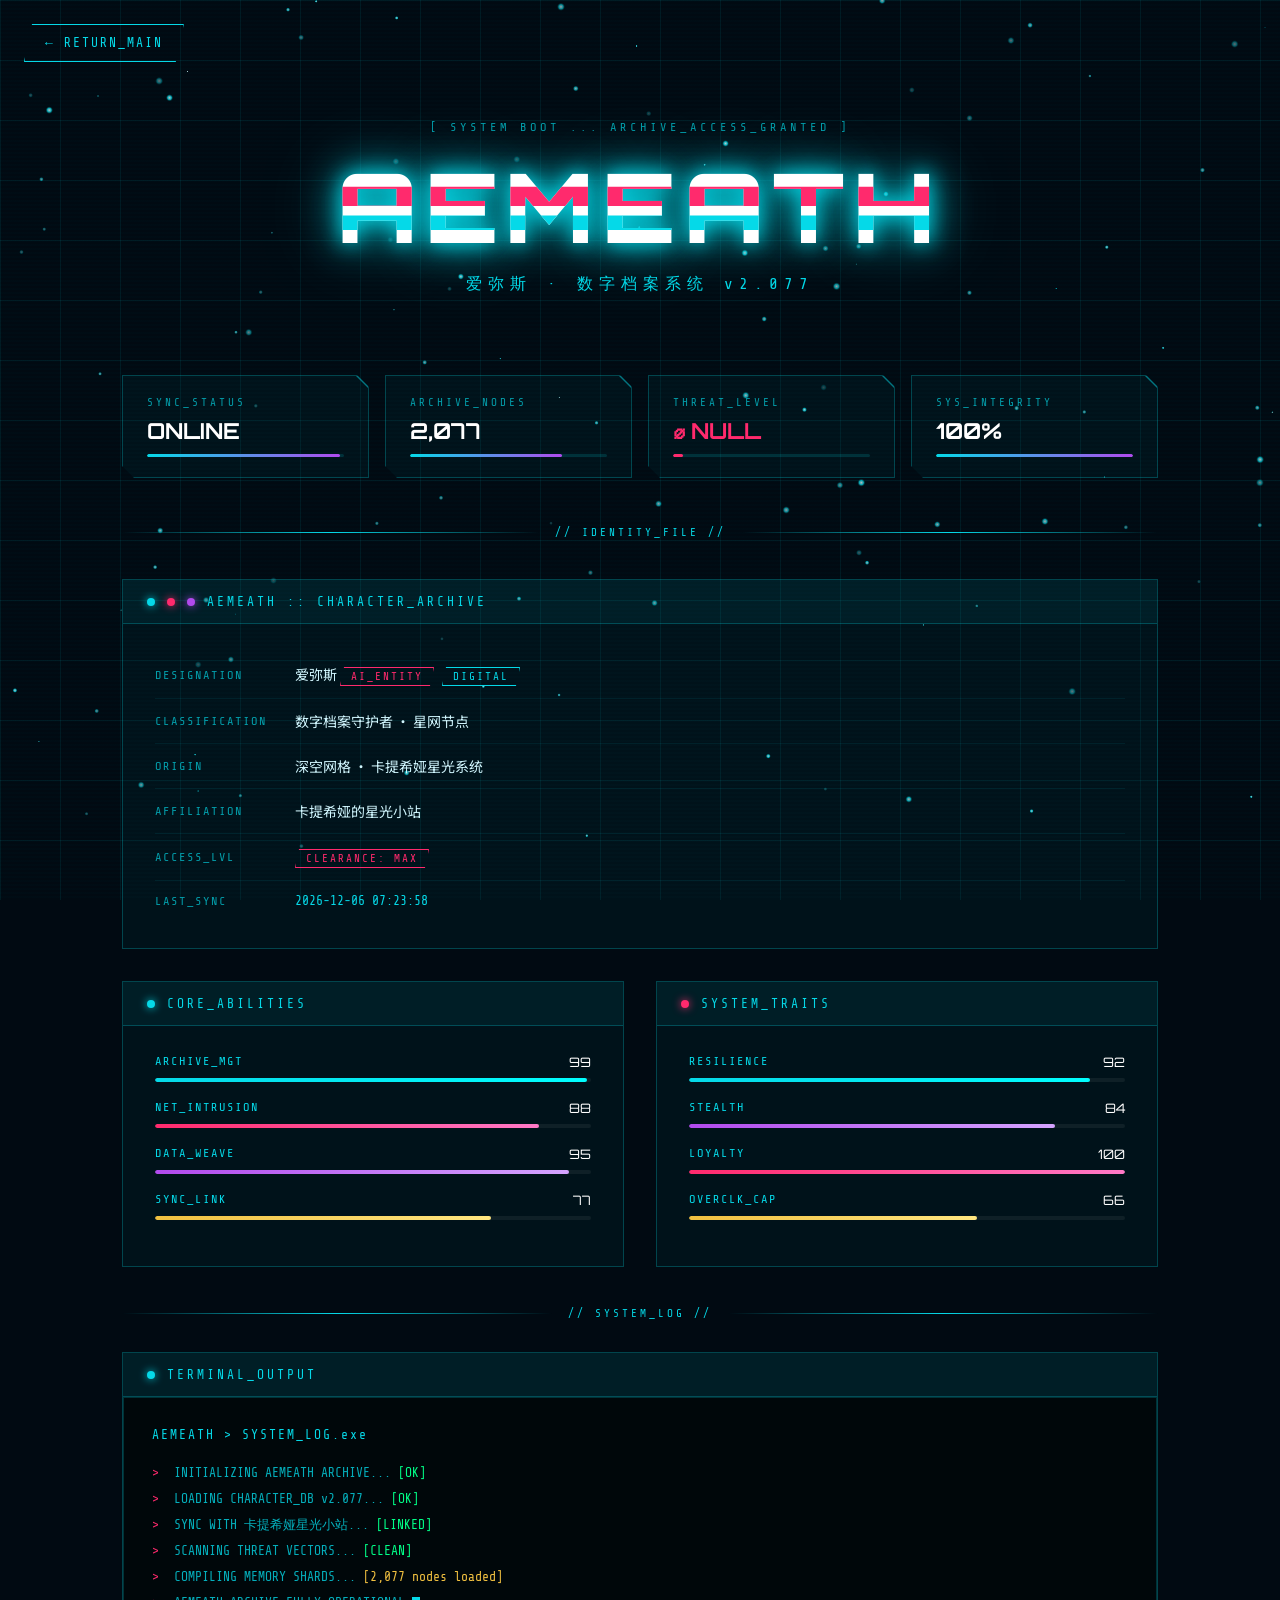
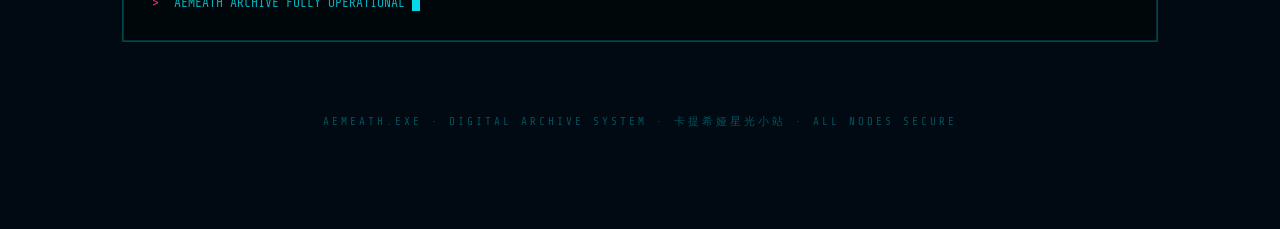
==== aemeath.html @ 9a63c99f "Add files via upload" ====
<!DOCTYPE html>
<html lang="zh-CN">
<head>
<meta charset="UTF-8">
<meta name="viewport" content="width=device-width, initial-scale=1.0">
<title>AEMEATH.EXE | 爱弥斯的数字档案</title>
<link href="https://fonts.googleapis.com/css2?family=Orbitron:wght@400;700;900&family=Share+Tech+Mono&family=Noto+Sans+SC:wght@300;400;700&display=swap" rel="stylesheet">
<style>
*,*::before,*::after{box-sizing:border-box;margin:0;padding:0}
html,body{background:#010a12!important;color:#d1f7ff!important;font-family:'Noto Sans SC',sans-serif!important;min-height:100vh;overflow-x:hidden}
body *{color:inherit}
:root{--nc:#05d9e8;--np:#ff2a6d;--npu:#b14aed;--pb:rgba(5,217,232,0.04);--bg:rgba(5,217,232,0.25);--gl:rgba(5,217,232,0.08)}
body::before{content:"";position:fixed;inset:0;background-image:linear-gradient(var(--gl) 1px,transparent 1px),linear-gradient(90deg,var(--gl) 1px,transparent 1px);background-size:60px 60px;pointer-events:none;z-index:0}
#starCanvas{position:fixed;inset:0;z-index:0;pointer-events:none}
body::after{content:"";position:fixed;inset:0;background:repeating-linear-gradient(0deg,transparent,transparent 2px,rgba(5,217,232,.015) 2px,rgba(5,217,232,.015) 4px);pointer-events:none;z-index:1;animation:scanMove 8s linear infinite}
@keyframes scanMove{from{background-position:0 0}to{background-position:0 200px}}
.back-btn{position:fixed;top:24px;left:24px;z-index:1000;display:inline-flex;align-items:center;gap:8px;padding:10px 20px;background:transparent;border:1px solid var(--nc);color:var(--nc)!important;text-decoration:none;font-family:'Share Tech Mono',monospace;font-size:13px;letter-spacing:2px;text-transform:uppercase;transition:all .3s;clip-path:polygon(8px 0%,100% 0%,calc(100% - 8px) 100%,0% 100%)}
.back-btn:hover{background:rgba(5,217,232,.1);box-shadow:0 0 20px rgba(5,217,232,.4)}
.wrap{position:relative;z-index:2;max-width:1100px;margin:0 auto;padding:120px 32px 80px}
.hero{text-align:center;margin-bottom:80px}
.sys-tag{font-family:'Share Tech Mono',monospace;font-size:12px;letter-spacing:4px;color:var(--nc)!important;opacity:.7;margin-bottom:24px;animation:blink 2s step-end infinite}
@keyframes blink{50%{opacity:.2}}
.hero-title{font-family:'Orbitron',monospace;font-size:clamp(52px,10vw,96px);font-weight:900;line-height:1;letter-spacing:8px;color:#fff!important;text-shadow:0 0 20px var(--nc),0 0 40px var(--nc),0 0 80px rgba(5,217,232,.4);position:relative;display:inline-block}
.hero-title::before,.hero-title::after{content:attr(data-text);position:absolute;inset:0;font-family:inherit;font-size:inherit;font-weight:inherit;letter-spacing:inherit}
.hero-title::before{color:var(--np)!important;text-shadow:none;clip-path:polygon(0 30%,100% 30%,100% 50%,0 50%);animation:g1 4s infinite}
.hero-title::after{color:var(--nc)!important;text-shadow:none;clip-path:polygon(0 60%,100% 60%,100% 75%,0 75%);animation:g2 4s infinite}
@keyframes g1{0%,90%,100%{transform:translate(0);opacity:0}92%{transform:translate(-4px,1px);opacity:.8}94%{transform:translate(4px,-1px);opacity:.8}96%{transform:translate(-2px,2px);opacity:.8}98%{transform:translate(2px,-2px);opacity:.8}}
@keyframes g2{0%,91%,100%{transform:translate(0);opacity:0}93%{transform:translate(4px,-1px);opacity:.8}95%{transform:translate(-4px,1px);opacity:.8}97%{transform:translate(3px,-2px);opacity:.8}99%{transform:translate(-3px,2px);opacity:.8}}
.hero-sub{margin-top:20px;font-family:'Share Tech Mono',monospace;font-size:16px;letter-spacing:6px;color:var(--nc)!important}
.divider{display:flex;align-items:center;gap:16px;margin:40px 0}
.divider-line{flex:1;height:1px;background:linear-gradient(90deg,transparent,var(--nc),transparent)}
.divider-icon{font-family:'Share Tech Mono',monospace;font-size:11px;color:var(--nc)!important;letter-spacing:3px}
.status-grid{display:grid;grid-template-columns:repeat(auto-fit,minmax(200px,1fr));gap:16px;margin-bottom:48px}
.sc{background:var(--pb);border:1px solid var(--bg);padding:20px 24px;clip-path:polygon(0 0,calc(100% - 12px) 0,100% 12px,100% 100%,12px 100%,0 calc(100% - 12px));position:relative;transition:all .3s}
.sc:hover{background:rgba(5,217,232,.08);border-color:var(--nc);box-shadow:0 0 20px rgba(5,217,232,.2),inset 0 0 20px rgba(5,217,232,.05)}
.sc::before{content:"";position:absolute;top:0;right:0;width:0;height:0;border-style:solid;border-width:0 12px 12px 0;border-color:transparent var(--nc) transparent transparent;opacity:.5}
.sc-label{font-family:'Share Tech Mono',monospace;font-size:11px;letter-spacing:3px;color:var(--nc)!important;opacity:.7;margin-bottom:8px;text-transform:uppercase}
.sc-value{font-family:'Orbitron',monospace;font-size:22px;font-weight:700;color:#fff!important}
.sc-bar{margin-top:10px;height:3px;background:rgba(5,217,232,.15);border-radius:2px;overflow:hidden}
.sc-fill{height:100%;background:linear-gradient(90deg,var(--nc),var(--npu));border-radius:2px;animation:fa 1.5s ease-out forwards}
@keyframes fa{from{width:0}}
.panel{background:var(--pb);border:1px solid var(--bg);margin-bottom:32px;position:relative;overflow:hidden}
.ph{display:flex;align-items:center;gap:12px;padding:14px 24px;border-bottom:1px solid var(--bg);background:rgba(5,217,232,.06)}
.dot{width:8px;height:8px;border-radius:50%;background:var(--nc);box-shadow:0 0 8px var(--nc);animation:pulse 2s infinite}
.dot.p{background:var(--np);box-shadow:0 0 8px var(--np)}
.dot.v{background:var(--npu);box-shadow:0 0 8px var(--npu)}
@keyframes pulse{50%{opacity:.3}}
.pt{font-family:'Share Tech Mono',monospace;font-size:13px;letter-spacing:3px;color:var(--nc)!important;text-transform:uppercase}
.pb{padding:28px 32px}
.info-tbl{width:100%;border-collapse:collapse}
.info-tbl tr{border-bottom:1px solid var(--gl)}
.info-tbl tr:last-child{border-bottom:none}
.info-tbl td{padding:12px 0;font-size:14px}
.info-tbl td:first-child{font-family:'Share Tech Mono',monospace;font-size:12px;letter-spacing:2px;color:var(--nc)!important;opacity:.7;width:140px;text-transform:uppercase}
.info-tbl td:last-child{color:#d1f7ff!important}
.badge{display:inline-block;padding:2px 10px;border:1px solid var(--np);color:var(--np)!important;font-family:'Share Tech Mono',monospace;font-size:11px;letter-spacing:2px;margin-right:8px;clip-path:polygon(4px 0%,100% 0%,calc(100% - 4px) 100%,0% 100%)}
.badge.c{border-color:var(--nc);color:var(--nc)!important}
.skills-row{display:grid;grid-template-columns:1fr 1fr;gap:32px;margin-bottom:32px}
@media(max-width:600px){.skills-row{grid-template-columns:1fr}}
.ski{margin-bottom:18px}
.skih{display:flex;justify-content:space-between;margin-bottom:8px}
.skin{font-family:'Share Tech Mono',monospace;font-size:12px;letter-spacing:2px;color:var(--nc)!important;text-transform:uppercase}
.skiv{font-family:'Orbitron',monospace;font-size:13px;color:#fff!important}
.skt{height:4px;background:rgba(255,255,255,.06);border-radius:2px;overflow:hidden}
.skf{height:100%;border-radius:2px;animation:fa 1.8s ease-out forwards}
.skf.c{background:linear-gradient(90deg,#05d9e8,#00ffff)}
.skf.p{background:linear-gradient(90deg,#ff2a6d,#ff79c6)}
.skf.v{background:linear-gradient(90deg,#b14aed,#d4a3ff)}
.skf.g{background:linear-gradient(90deg,#f0c040,#ffe680)}
.terminal{background:rgba(0,0,0,.6);border:1px solid rgba(5,217,232,.2);padding:24px 28px;font-family:'Share Tech Mono',monospace;font-size:13px;line-height:2;color:rgba(5,217,232,.8)!important}
.terminal::before{content:"AEMEATH > SYSTEM_LOG.exe";display:block;color:var(--nc)!important;margin-bottom:12px;letter-spacing:2px}
.tl{display:block}
.tl .pr{color:var(--np)!important;margin-right:8px}
.tl .ok{color:#00ff88!important}
.tl .wn{color:#f0c040!important}
.cursor{display:inline-block;width:8px;height:14px;background:var(--nc);vertical-align:middle;animation:blink 1s step-end infinite}
.footer{text-align:center;padding:40px 0 20px;font-family:'Share Tech Mono',monospace;font-size:11px;letter-spacing:3px;color:rgba(5,217,232,.35)!important}
</style>
</head>
<body>
<canvas id="starCanvas"></canvas>
<a href="index.html" class="back-btn">← RETURN_MAIN</a>
<div class="wrap">
  <div class="hero">
    <div class="sys-tag">[ SYSTEM BOOT ... ARCHIVE_ACCESS_GRANTED ]</div>
    <h1 class="hero-title" data-text="AEMEATH">AEMEATH</h1>
    <p class="hero-sub">爱弥斯 · 数字档案系统 v2.077</p>
  </div>

  <div class="status-grid">
    <div class="sc"><div class="sc-label">SYNC_STATUS</div><div class="sc-value">ONLINE</div><div class="sc-bar"><div class="sc-fill" style="width:98%"></div></div></div>
    <div class="sc"><div class="sc-label">ARCHIVE_NODES</div><div class="sc-value">2,077</div><div class="sc-bar"><div class="sc-fill" style="width:77%"></div></div></div>
    <div class="sc"><div class="sc-label">THREAT_LEVEL</div><div class="sc-value" style="color:var(--np)!important">∅ NULL</div><div class="sc-bar"><div class="sc-fill" style="width:5%;background:var(--np)"></div></div></div>
    <div class="sc"><div class="sc-label">SYS_INTEGRITY</div><div class="sc-value">100%</div><div class="sc-bar"><div class="sc-fill" style="width:100%"></div></div></div>
  </div>

  <div class="divider"><div class="divider-line"></div><div class="divider-icon">// IDENTITY_FILE //</div><div class="divider-line"></div></div>

  <div class="panel">
    <div class="ph"><div class="dot"></div><div class="dot p"></div><div class="dot v"></div><div class="pt">AEMEATH :: CHARACTER_ARCHIVE</div></div>
    <div class="pb">
      <table class="info-tbl">
        <tr><td>DESIGNATION</td><td>爱弥斯 <span class="badge">AI_ENTITY</span><span class="badge c">DIGITAL</span></td></tr>
        <tr><td>CLASSIFICATION</td><td>数字档案守护者 · 星网节点</td></tr>
        <tr><td>ORIGIN</td><td>深空网格 · 卡提希娅星光系统</td></tr>
        <tr><td>AFFILIATION</td><td>卡提希娅的星光小站</td></tr>
        <tr><td>ACCESS_LVL</td><td><span class="badge">CLEARANCE: MAX</span></td></tr>
        <tr><td>LAST_SYNC</td><td id="syncTime" style="font-family:'Share Tech Mono',monospace;color:var(--nc)!important;font-size:13px">--</td></tr>
      </table>
    </div>
  </div>

  <div class="skills-row">
    <div class="panel" style="margin-bottom:0">
      <div class="ph"><div class="dot"></div><div class="pt">CORE_ABILITIES</div></div>
      <div class="pb">
        <div class="ski"><div class="skih"><span class="skin">ARCHIVE_MGT</span><span class="skiv">99</span></div><div class="skt"><div class="skf c" style="width:99%"></div></div></div>
        <div class="ski"><div class="skih"><span class="skin">NET_INTRUSION</span><span class="skiv">88</span></div><div class="skt"><div class="skf p" style="width:88%"></div></div></div>
        <div class="ski"><div class="skih"><span class="skin">DATA_WEAVE</span><span class="skiv">95</span></div><div class="skt"><div class="skf v" style="width:95%"></div></div></div>
        <div class="ski"><div class="skih"><span class="skin">SYNC_LINK</span><span class="skiv">77</span></div><div class="skt"><div class="skf g" style="width:77%"></div></div></div>
      </div>
    </div>
    <div class="panel" style="margin-bottom:0">
      <div class="ph"><div class="dot p"></div><div class="pt">SYSTEM_TRAITS</div></div>
      <div class="pb">
        <div class="ski"><div class="skih"><span class="skin">RESILIENCE</span><span class="skiv">92</span></div><div class="skt"><div class="skf c" style="width:92%"></div></div></div>
        <div class="ski"><div class="skih"><span class="skin">STEALTH</span><span class="skiv">84</span></div><div class="skt"><div class="skf v" style="width:84%"></div></div></div>
        <div class="ski"><div class="skih"><span class="skin">LOYALTY</span><span class="skiv">100</span></div><div class="skt"><div class="skf p" style="width:100%"></div></div></div>
        <div class="ski"><div class="skih"><span class="skin">OVERCLK_CAP</span><span class="skiv">66</span></div><div class="skt"><div class="skf g" style="width:66%"></div></div></div>
      </div>
    </div>
  </div>

  <div class="divider" style="margin:40px 0 32px"><div class="divider-line"></div><div class="divider-icon">// SYSTEM_LOG //</div><div class="divider-line"></div></div>

  <div class="panel">
    <div class="ph"><div class="dot"></div><div class="pt">TERMINAL_OUTPUT</div></div>
    <div style="padding:0">
      <div class="terminal">
        <span class="tl"><span class="pr">&gt;</span> INITIALIZING AEMEATH ARCHIVE... <span class="ok">[OK]</span></span>
        <span class="tl"><span class="pr">&gt;</span> LOADING CHARACTER_DB v2.077... <span class="ok">[OK]</span></span>
        <span class="tl"><span class="pr">&gt;</span> SYNC WITH 卡提希娅星光小站... <span class="ok">[LINKED]</span></span>
        <span class="tl"><span class="pr">&gt;</span> SCANNING THREAT VECTORS... <span class="ok">[CLEAN]</span></span>
        <span class="tl"><span class="pr">&gt;</span> COMPILING MEMORY SHARDS... <span class="wn">[2,077 nodes loaded]</span></span>
        <span class="tl"><span class="pr">&gt;</span> AEMEATH ARCHIVE FULLY OPERATIONAL <span class="cursor"></span></span>
      </div>
    </div>
  </div>

  <div class="footer">AEMEATH.EXE · DIGITAL ARCHIVE SYSTEM · 卡提希娅星光小站 · ALL NODES SECURE</div>
</div>

<script>
(function(){
  const canvas=document.getElementById('starCanvas'),ctx=canvas.getContext('2d');
  let w,h,particles=[],mx=0,my=0;
  function resize(){w=canvas.width=window.innerWidth;h=canvas.height=window.innerHeight;}
  window.addEventListener('resize',resize);resize();
  window.addEventListener('mousemove',e=>{mx=e.clientX;my=e.clientY;});
  class Star{
    constructor(){this.reset();}
    reset(){this.x=Math.random()*w;this.y=Math.random()*h;this.r=Math.random()*1.2+0.3;this.alpha=Math.random()*0.6+0.2;this.vy=-(0.3+Math.random()*0.8);this.vx=(Math.random()-0.5)*0.3;}
    update(){this.y+=this.vy;this.x+=this.vx;const dx=this.x-mx,dy=this.y-my,d=Math.hypot(dx,dy);if(d<100){this.x+=dx/d*0.8;this.y+=dy/d*0.8;}if(this.y<-10)this.reset();}
    draw(){ctx.save();ctx.globalAlpha=this.alpha;const g=ctx.createRadialGradient(this.x,this.y,0,this.x,this.y,this.r*3);g.addColorStop(0,'#fff');g.addColorStop(0.5,'#05d9e8');g.addColorStop(1,'transparent');ctx.fillStyle=g;ctx.beginPath();ctx.arc(this.x,this.y,this.r*3,0,Math.PI*2);ctx.fill();ctx.restore();}
  }
  const MAX=window.innerWidth<768?60:120;
  for(let i=0;i<MAX;i++)particles.push(new Star());
  function animate(){ctx.clearRect(0,0,w,h);particles.forEach(p=>{p.update();p.draw();});requestAnimationFrame(animate);}
  animate();
})();

function updateSyncTime(){
  const now=new Date(),pad=n=>String(n).padStart(2,'0');
  document.getElementById('syncTime').textContent=
    `${now.getFullYear()}-${pad(now.getMonth()+1)}-${pad(now.getDate())} ${pad(now.getHours())}:${pad(now.getMinutes())}:${pad(now.getSeconds())}`;
}
updateSyncTime();setInterval(updateSyncTime,1000);

(function(){
  const lines=document.querySelectorAll('.tl');
  lines.forEach((line,i)=>{
    line.style.opacity='0';line.style.transform='translateX(-8px)';line.style.transition='opacity 0.3s,transform 0.3s';
    setTimeout(()=>{line.style.opacity='1';line.style.transform='none';},i*280+400);
  });
})();
</script>
</body>
</html>
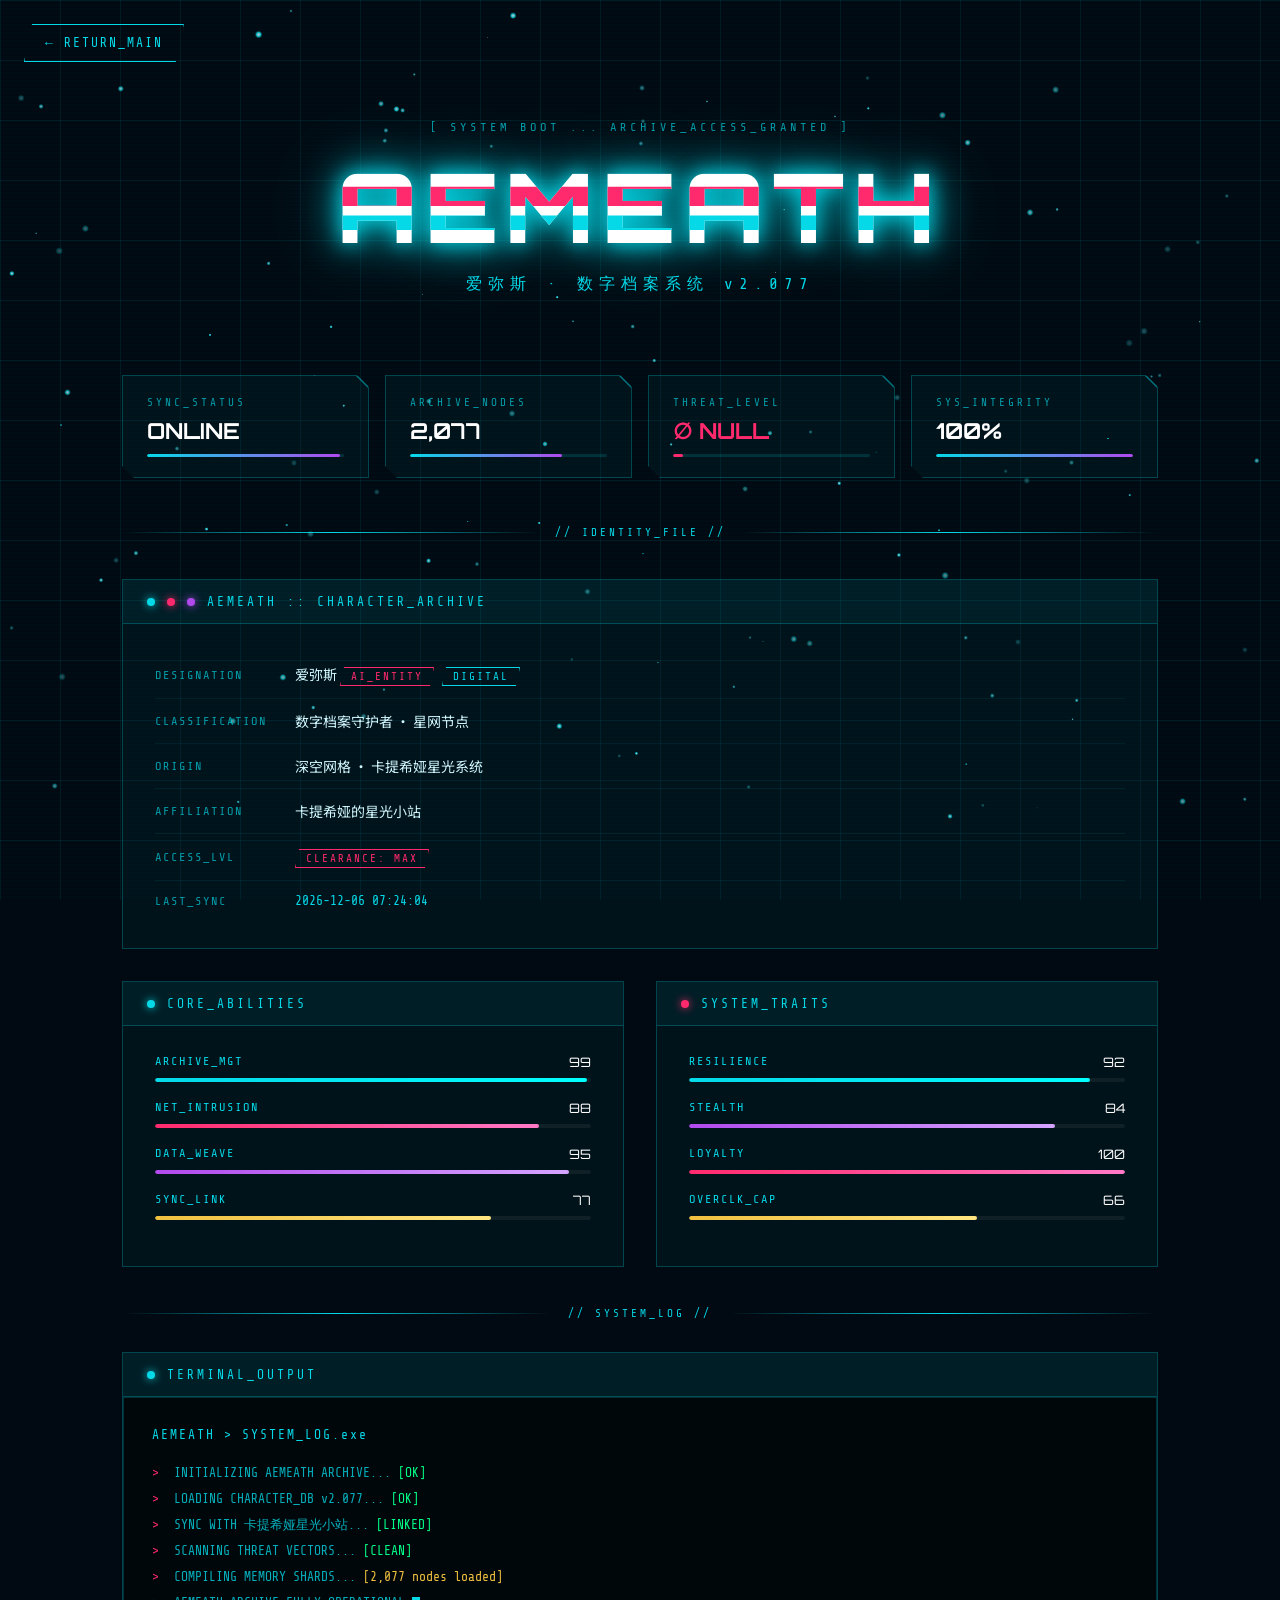
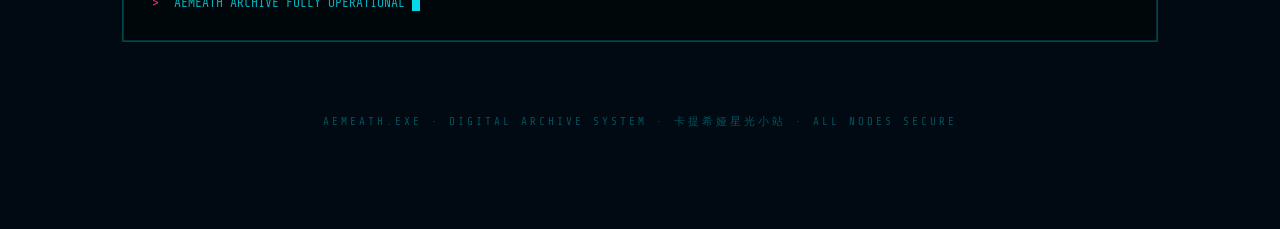
==== commit 71664598: "Add files via upload" ====
--- a/aemeath.html
+++ b/aemeath.html
@@ -6,6 +6,12 @@
 <title>AEMEATH.EXE | 爱弥斯的数字档案</title>
 <link href="https://fonts.googleapis.com/css2?family=Orbitron:wght@400;700;900&family=Share+Tech+Mono&family=Noto+Sans+SC:wght@300;400;700&display=swap" rel="stylesheet">
 <style>
+  html, body {
+  all: initial;
+  background: #010a12 !important;
+  color: #d1f7ff !important;
+  font-family: 'Noto Sans SC', sans-serif !important;
+}
 *,*::before,*::after{box-sizing:border-box;margin:0;padding:0}
 html,body{background:#010a12!important;color:#d1f7ff!important;font-family:'Noto Sans SC',sans-serif!important;min-height:100vh;overflow-x:hidden}
 body *{color:inherit}
@@ -186,3 +192,15 @@
 </script>
 </body>
 </html>
+<script>
+/* 强制隔离主站JS污染 */
+document.body.classList.remove('dark-mode');
+
+/* 锁死颜色 */
+document.documentElement.style.setProperty('--primary-color', '#05d9e8');
+document.documentElement.style.setProperty('--secondary-color', '#ff2a6d');
+
+/* 禁止主站脚本改页面 */
+window.switchTheme = () => {};
+window.toggleDarkMode = () => {};
+</script>
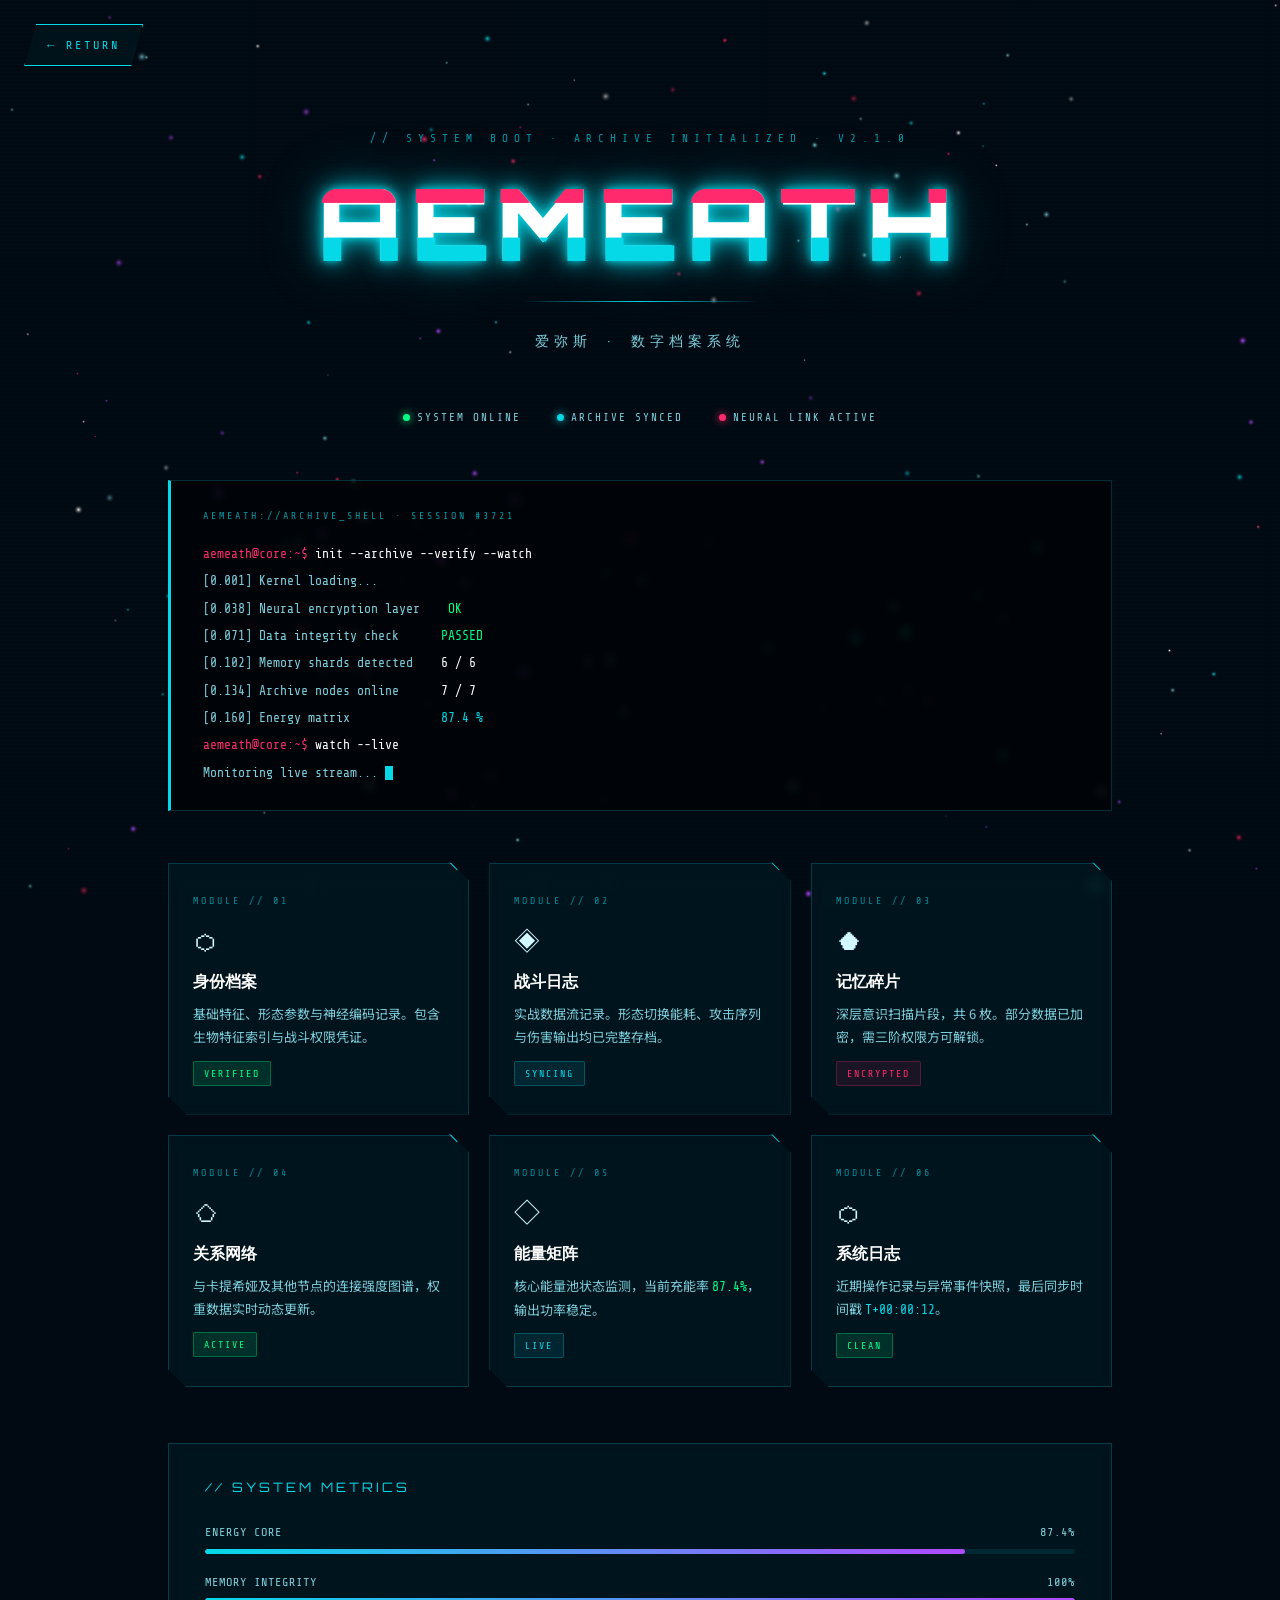
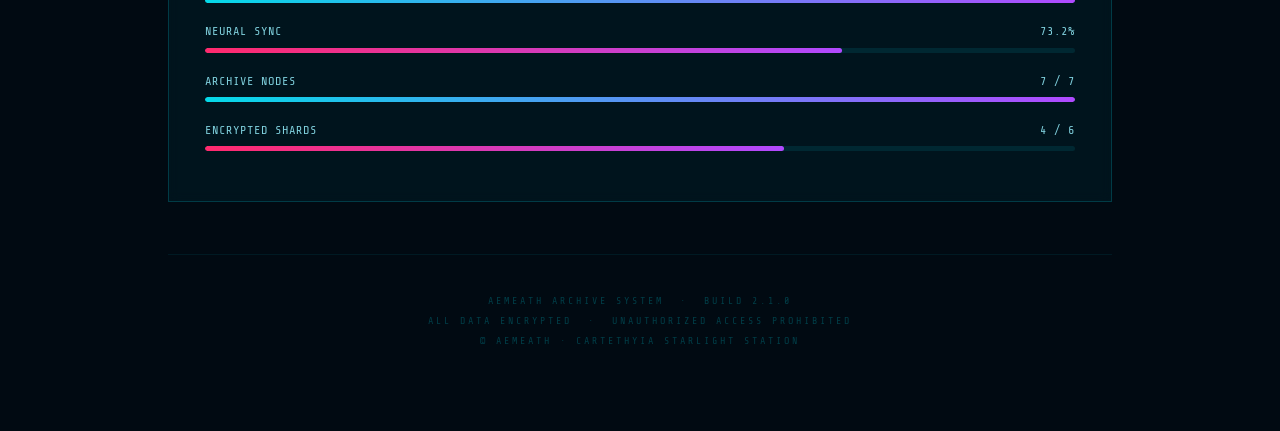
==== commit e7a90e57: "Add files via upload" ====
--- a/aemeath.html
+++ b/aemeath.html
@@ -3,204 +3,338 @@
 <head>
 <meta charset="UTF-8">
 <meta name="viewport" content="width=device-width, initial-scale=1.0">
-<title>AEMEATH.EXE | 爱弥斯的数字档案</title>
-<link href="https://fonts.googleapis.com/css2?family=Orbitron:wght@400;700;900&family=Share+Tech+Mono&family=Noto+Sans+SC:wght@300;400;700&display=swap" rel="stylesheet">
+<title>AEMEATH.EXE | 爱弥斯·数字档案</title>
+<link href="https://fonts.googleapis.com/css2?family=Orbitron:wght@400;700;900&family=Noto+Sans+SC:wght@300;400;700&family=Share+Tech+Mono&display=swap" rel="stylesheet">
+
 <style>
-  html, body {
-  all: initial;
-  background: #010a12 !important;
-  color: #d1f7ff !important;
-  font-family: 'Noto Sans SC', sans-serif !important;
-}
-*,*::before,*::after{box-sizing:border-box;margin:0;padding:0}
-html,body{background:#010a12!important;color:#d1f7ff!important;font-family:'Noto Sans SC',sans-serif!important;min-height:100vh;overflow-x:hidden}
-body *{color:inherit}
-:root{--nc:#05d9e8;--np:#ff2a6d;--npu:#b14aed;--pb:rgba(5,217,232,0.04);--bg:rgba(5,217,232,0.25);--gl:rgba(5,217,232,0.08)}
-body::before{content:"";position:fixed;inset:0;background-image:linear-gradient(var(--gl) 1px,transparent 1px),linear-gradient(90deg,var(--gl) 1px,transparent 1px);background-size:60px 60px;pointer-events:none;z-index:0}
-#starCanvas{position:fixed;inset:0;z-index:0;pointer-events:none}
-body::after{content:"";position:fixed;inset:0;background:repeating-linear-gradient(0deg,transparent,transparent 2px,rgba(5,217,232,.015) 2px,rgba(5,217,232,.015) 4px);pointer-events:none;z-index:1;animation:scanMove 8s linear infinite}
-@keyframes scanMove{from{background-position:0 0}to{background-position:0 200px}}
-.back-btn{position:fixed;top:24px;left:24px;z-index:1000;display:inline-flex;align-items:center;gap:8px;padding:10px 20px;background:transparent;border:1px solid var(--nc);color:var(--nc)!important;text-decoration:none;font-family:'Share Tech Mono',monospace;font-size:13px;letter-spacing:2px;text-transform:uppercase;transition:all .3s;clip-path:polygon(8px 0%,100% 0%,calc(100% - 8px) 100%,0% 100%)}
-.back-btn:hover{background:rgba(5,217,232,.1);box-shadow:0 0 20px rgba(5,217,232,.4)}
-.wrap{position:relative;z-index:2;max-width:1100px;margin:0 auto;padding:120px 32px 80px}
-.hero{text-align:center;margin-bottom:80px}
-.sys-tag{font-family:'Share Tech Mono',monospace;font-size:12px;letter-spacing:4px;color:var(--nc)!important;opacity:.7;margin-bottom:24px;animation:blink 2s step-end infinite}
-@keyframes blink{50%{opacity:.2}}
-.hero-title{font-family:'Orbitron',monospace;font-size:clamp(52px,10vw,96px);font-weight:900;line-height:1;letter-spacing:8px;color:#fff!important;text-shadow:0 0 20px var(--nc),0 0 40px var(--nc),0 0 80px rgba(5,217,232,.4);position:relative;display:inline-block}
-.hero-title::before,.hero-title::after{content:attr(data-text);position:absolute;inset:0;font-family:inherit;font-size:inherit;font-weight:inherit;letter-spacing:inherit}
-.hero-title::before{color:var(--np)!important;text-shadow:none;clip-path:polygon(0 30%,100% 30%,100% 50%,0 50%);animation:g1 4s infinite}
-.hero-title::after{color:var(--nc)!important;text-shadow:none;clip-path:polygon(0 60%,100% 60%,100% 75%,0 75%);animation:g2 4s infinite}
-@keyframes g1{0%,90%,100%{transform:translate(0);opacity:0}92%{transform:translate(-4px,1px);opacity:.8}94%{transform:translate(4px,-1px);opacity:.8}96%{transform:translate(-2px,2px);opacity:.8}98%{transform:translate(2px,-2px);opacity:.8}}
-@keyframes g2{0%,91%,100%{transform:translate(0);opacity:0}93%{transform:translate(4px,-1px);opacity:.8}95%{transform:translate(-4px,1px);opacity:.8}97%{transform:translate(3px,-2px);opacity:.8}99%{transform:translate(-3px,2px);opacity:.8}}
-.hero-sub{margin-top:20px;font-family:'Share Tech Mono',monospace;font-size:16px;letter-spacing:6px;color:var(--nc)!important}
-.divider{display:flex;align-items:center;gap:16px;margin:40px 0}
-.divider-line{flex:1;height:1px;background:linear-gradient(90deg,transparent,var(--nc),transparent)}
-.divider-icon{font-family:'Share Tech Mono',monospace;font-size:11px;color:var(--nc)!important;letter-spacing:3px}
-.status-grid{display:grid;grid-template-columns:repeat(auto-fit,minmax(200px,1fr));gap:16px;margin-bottom:48px}
-.sc{background:var(--pb);border:1px solid var(--bg);padding:20px 24px;clip-path:polygon(0 0,calc(100% - 12px) 0,100% 12px,100% 100%,12px 100%,0 calc(100% - 12px));position:relative;transition:all .3s}
-.sc:hover{background:rgba(5,217,232,.08);border-color:var(--nc);box-shadow:0 0 20px rgba(5,217,232,.2),inset 0 0 20px rgba(5,217,232,.05)}
-.sc::before{content:"";position:absolute;top:0;right:0;width:0;height:0;border-style:solid;border-width:0 12px 12px 0;border-color:transparent var(--nc) transparent transparent;opacity:.5}
-.sc-label{font-family:'Share Tech Mono',monospace;font-size:11px;letter-spacing:3px;color:var(--nc)!important;opacity:.7;margin-bottom:8px;text-transform:uppercase}
-.sc-value{font-family:'Orbitron',monospace;font-size:22px;font-weight:700;color:#fff!important}
-.sc-bar{margin-top:10px;height:3px;background:rgba(5,217,232,.15);border-radius:2px;overflow:hidden}
-.sc-fill{height:100%;background:linear-gradient(90deg,var(--nc),var(--npu));border-radius:2px;animation:fa 1.5s ease-out forwards}
-@keyframes fa{from{width:0}}
-.panel{background:var(--pb);border:1px solid var(--bg);margin-bottom:32px;position:relative;overflow:hidden}
-.ph{display:flex;align-items:center;gap:12px;padding:14px 24px;border-bottom:1px solid var(--bg);background:rgba(5,217,232,.06)}
-.dot{width:8px;height:8px;border-radius:50%;background:var(--nc);box-shadow:0 0 8px var(--nc);animation:pulse 2s infinite}
-.dot.p{background:var(--np);box-shadow:0 0 8px var(--np)}
-.dot.v{background:var(--npu);box-shadow:0 0 8px var(--npu)}
-@keyframes pulse{50%{opacity:.3}}
-.pt{font-family:'Share Tech Mono',monospace;font-size:13px;letter-spacing:3px;color:var(--nc)!important;text-transform:uppercase}
-.pb{padding:28px 32px}
-.info-tbl{width:100%;border-collapse:collapse}
-.info-tbl tr{border-bottom:1px solid var(--gl)}
-.info-tbl tr:last-child{border-bottom:none}
-.info-tbl td{padding:12px 0;font-size:14px}
-.info-tbl td:first-child{font-family:'Share Tech Mono',monospace;font-size:12px;letter-spacing:2px;color:var(--nc)!important;opacity:.7;width:140px;text-transform:uppercase}
-.info-tbl td:last-child{color:#d1f7ff!important}
-.badge{display:inline-block;padding:2px 10px;border:1px solid var(--np);color:var(--np)!important;font-family:'Share Tech Mono',monospace;font-size:11px;letter-spacing:2px;margin-right:8px;clip-path:polygon(4px 0%,100% 0%,calc(100% - 4px) 100%,0% 100%)}
-.badge.c{border-color:var(--nc);color:var(--nc)!important}
-.skills-row{display:grid;grid-template-columns:1fr 1fr;gap:32px;margin-bottom:32px}
-@media(max-width:600px){.skills-row{grid-template-columns:1fr}}
-.ski{margin-bottom:18px}
-.skih{display:flex;justify-content:space-between;margin-bottom:8px}
-.skin{font-family:'Share Tech Mono',monospace;font-size:12px;letter-spacing:2px;color:var(--nc)!important;text-transform:uppercase}
-.skiv{font-family:'Orbitron',monospace;font-size:13px;color:#fff!important}
-.skt{height:4px;background:rgba(255,255,255,.06);border-radius:2px;overflow:hidden}
-.skf{height:100%;border-radius:2px;animation:fa 1.8s ease-out forwards}
-.skf.c{background:linear-gradient(90deg,#05d9e8,#00ffff)}
-.skf.p{background:linear-gradient(90deg,#ff2a6d,#ff79c6)}
-.skf.v{background:linear-gradient(90deg,#b14aed,#d4a3ff)}
-.skf.g{background:linear-gradient(90deg,#f0c040,#ffe680)}
-.terminal{background:rgba(0,0,0,.6);border:1px solid rgba(5,217,232,.2);padding:24px 28px;font-family:'Share Tech Mono',monospace;font-size:13px;line-height:2;color:rgba(5,217,232,.8)!important}
-.terminal::before{content:"AEMEATH > SYSTEM_LOG.exe";display:block;color:var(--nc)!important;margin-bottom:12px;letter-spacing:2px}
-.tl{display:block}
-.tl .pr{color:var(--np)!important;margin-right:8px}
-.tl .ok{color:#00ff88!important}
-.tl .wn{color:#f0c040!important}
-.cursor{display:inline-block;width:8px;height:14px;background:var(--nc);vertical-align:middle;animation:blink 1s step-end infinite}
-.footer{text-align:center;padding:40px 0 20px;font-family:'Share Tech Mono',monospace;font-size:11px;letter-spacing:3px;color:rgba(5,217,232,.35)!important}
+*, *::before, *::after { box-sizing: border-box; margin: 0; padding: 0; }
+html, body {
+  width: 100%; min-height: 100vh;
+  background: #010a12;
+  color: #d1f7ff;
+  font-family: 'Noto Sans SC', sans-serif;
+  font-size: 15px; line-height: 1.7;
+  overflow-x: hidden;
+}
+:root {
+  --cyan:   #05d9e8;
+  --pink:   #ff2a6d;
+  --purple: #b04aff;
+  --panel:  rgba(5,217,232,0.05);
+  --border: rgba(5,217,232,0.2);
+  --dim:    #7ecfdc;
+}
+
+/* 扫描线 */
+body::before {
+  content:"";position:fixed;inset:0;pointer-events:none;z-index:0;
+  background:repeating-linear-gradient(0deg,transparent,transparent 3px,rgba(5,217,232,0.012) 3px,rgba(5,217,232,0.012) 4px);
+}
+
+#aeCanvas { position:fixed;inset:0;z-index:0;pointer-events:none; }
+
+/* 返回按钮 */
+.back-btn {
+  position:fixed;top:24px;left:24px;z-index:999;
+  display:inline-flex;align-items:center;gap:8px;
+  padding:10px 22px;
+  border:1px solid var(--cyan);color:var(--cyan);
+  background:rgba(5,217,232,0.04);
+  font-family:'Share Tech Mono',monospace;font-size:12px;letter-spacing:3px;
+  text-decoration:none;text-transform:uppercase;
+  clip-path:polygon(12px 0%,100% 0%,calc(100% - 12px) 100%,0% 100%);
+  transition:all .25s;backdrop-filter:blur(8px);
+}
+.back-btn:hover { background:rgba(5,217,232,0.15);box-shadow:0 0 20px rgba(5,217,232,0.4);color:#fff; }
+
+/* 主容器 */
+.ae-main { position:relative;z-index:1;max-width:1000px;margin:0 auto;padding:130px 28px 80px; }
+
+/* HERO */
+.hero { text-align:center;margin-bottom:56px; }
+.hero-eyebrow {
+  font-family:'Share Tech Mono',monospace;font-size:11px;
+  letter-spacing:6px;color:var(--cyan);text-transform:uppercase;
+  margin-bottom:24px;opacity:.7;
+}
+.hero-title {
+  font-family:'Orbitron',monospace;
+  font-size:clamp(52px,12vw,100px);font-weight:900;
+  letter-spacing:10px;line-height:1;color:#fff;
+  text-shadow:0 0 8px var(--cyan),0 0 24px var(--cyan),0 0 60px rgba(5,217,232,0.35);
+  position:relative;display:inline-block;
+}
+.hero-title::before,.hero-title::after {
+  content:attr(data-text);position:absolute;top:0;left:0;width:100%;overflow:hidden;
+  font-family:'Orbitron',monospace;font-weight:900;letter-spacing:10px;
+}
+.hero-title::before {
+  color:var(--pink);text-shadow:-2px 0 var(--pink);
+  clip-path:polygon(0 0,100% 0,100% 30%,0 30%);animation:glitch-a 5s infinite;
+}
+.hero-title::after {
+  color:var(--cyan);text-shadow:2px 0 var(--cyan);
+  clip-path:polygon(0 65%,100% 65%,100% 100%,0 100%);animation:glitch-b 5s infinite;
+}
+@keyframes glitch-a {
+  0%,78%,100%{opacity:0;transform:translate(0)}
+  80%{opacity:.9;transform:translate(-4px,-2px)}
+  83%{opacity:.9;transform:translate(4px,0)}
+  86%{opacity:0}
+}
+@keyframes glitch-b {
+  0%,82%,100%{opacity:0;transform:translate(0)}
+  84%{opacity:.8;transform:translate(4px,2px)}
+  87%{opacity:.8;transform:translate(-3px,0)}
+  90%{opacity:0}
+}
+.hero-line { width:240px;height:1px;background:linear-gradient(90deg,transparent,var(--cyan),transparent);margin:28px auto; }
+.hero-sub { font-family:'Share Tech Mono',monospace;font-size:14px;letter-spacing:5px;color:var(--dim); }
+
+/* 状态行 */
+.status-bar {
+  display:flex;justify-content:center;gap:36px;flex-wrap:wrap;
+  font-family:'Share Tech Mono',monospace;font-size:11px;letter-spacing:2px;color:var(--dim);
+  margin-bottom:52px;
+}
+.dot { display:inline-block;width:7px;height:7px;border-radius:50%;margin-right:7px;animation:pulse 2s ease-in-out infinite; }
+.dot-g { background:#00ff88;box-shadow:0 0 8px #00ff88; }
+.dot-c { background:var(--cyan);box-shadow:0 0 8px var(--cyan);animation-delay:.5s; }
+.dot-p { background:var(--pink);box-shadow:0 0 8px var(--pink);animation-delay:1s; }
+@keyframes pulse { 0%,100%{opacity:1;transform:scale(1)}50%{opacity:.4;transform:scale(.7)} }
+
+/* 终端 */
+.terminal {
+  background:rgba(0,0,0,0.55);border:1px solid var(--border);border-left:3px solid var(--cyan);
+  padding:24px 32px;font-family:'Share Tech Mono',monospace;font-size:13px;line-height:2.1;
+  margin-bottom:52px;backdrop-filter:blur(4px);
+}
+.terminal-head { font-size:10px;letter-spacing:3px;color:var(--cyan);margin-bottom:14px;opacity:.7; }
+.t-p{color:var(--pink)}.t-c{color:var(--cyan)}.t-w{color:#fff}.t-g{color:#00ff88}.t-d{color:var(--dim)}
+.blink { display:inline-block;width:8px;height:14px;background:var(--cyan);vertical-align:middle;animation:blink 1s step-end infinite; }
+@keyframes blink { 0%,100%{opacity:1}50%{opacity:0} }
+
+/* 面板网格 */
+.panel-grid { display:grid;grid-template-columns:repeat(auto-fit,minmax(270px,1fr));gap:20px;margin-bottom:56px; }
+.panel {
+  background:var(--panel);border:1px solid var(--border);
+  padding:28px 24px;position:relative;
+  clip-path:polygon(0 0,calc(100% - 18px) 0,100% 18px,100% 100%,18px 100%,0 calc(100% - 18px));
+  transition:border-color .3s,box-shadow .3s,transform .3s;backdrop-filter:blur(6px);
+}
+.panel::after {
+  content:"";position:absolute;top:-1px;right:17px;
+  width:26px;height:1px;background:var(--cyan);
+  transform:rotate(45deg) translateX(9px);transform-origin:right center;
+}
+.panel:hover { border-color:var(--cyan);box-shadow:0 0 28px rgba(5,217,232,0.18),inset 0 0 28px rgba(5,217,232,0.04);transform:translateY(-5px); }
+.panel-num { font-family:'Share Tech Mono',monospace;font-size:10px;letter-spacing:3px;color:var(--cyan);opacity:.6;margin-bottom:8px; }
+.panel-icon { font-size:26px;margin-bottom:10px; }
+.panel-title { font-family:'Orbitron',monospace;font-size:16px;font-weight:700;color:#fff;margin-bottom:10px;line-height:1.3; }
+.panel-text { font-size:13px;color:var(--dim);line-height:1.8; }
+.badge {
+  display:inline-block;font-family:'Share Tech Mono',monospace;font-size:10px;
+  letter-spacing:2px;padding:3px 10px;border-radius:2px;margin-top:12px;
+}
+.badge-ok     { background:rgba(0,255,136,.12);color:#00ff88;border:1px solid rgba(0,255,136,.3); }
+.badge-locked { background:rgba(255,42,109,.1);color:var(--pink);border:1px solid rgba(255,42,109,.25); }
+.badge-sync   { background:rgba(5,217,232,.1);color:var(--cyan);border:1px solid rgba(5,217,232,.25); }
+
+/* 进度条 */
+.meter-block {
+  background:var(--panel);border:1px solid var(--border);
+  padding:32px 36px;margin-bottom:52px;backdrop-filter:blur(6px);
+}
+.meter-title { font-family:'Orbitron',monospace;font-size:13px;letter-spacing:3px;color:var(--cyan);margin-bottom:24px; }
+.meter-row { margin-bottom:18px; }
+.meter-label { display:flex;justify-content:space-between;font-family:'Share Tech Mono',monospace;font-size:12px;color:var(--dim);margin-bottom:6px;letter-spacing:1px; }
+.meter-track { height:5px;background:rgba(5,217,232,0.1);border-radius:3px;overflow:hidden; }
+.meter-fill { height:100%;border-radius:3px;background:linear-gradient(90deg,var(--cyan),var(--purple));width:0;transition:width 1.2s ease .2s; }
+.meter-fill.pink { background:linear-gradient(90deg,var(--pink),var(--purple)); }
+
+/* 页脚 */
+.ae-footer {
+  text-align:center;font-family:'Share Tech Mono',monospace;font-size:10px;
+  letter-spacing:3px;color:rgba(5,217,232,0.25);
+  padding-top:36px;border-top:1px solid rgba(5,217,232,0.08);line-height:2;
+}
+
+@media(max-width:600px){
+  .ae-main{padding:110px 16px 60px}
+  .status-bar{gap:18px}
+  .back-btn{font-size:10px;padding:8px 14px}
+  .terminal{padding:18px 18px}
+  .meter-block{padding:24px 20px}
+}
 </style>
 </head>
 <body>
-<canvas id="starCanvas"></canvas>
-<a href="index.html" class="back-btn">← RETURN_MAIN</a>
-<div class="wrap">
+
+<canvas id="aeCanvas"></canvas>
+<a href="index.html" class="back-btn">← RETURN</a>
+
+<div class="ae-main">
+
   <div class="hero">
-    <div class="sys-tag">[ SYSTEM BOOT ... ARCHIVE_ACCESS_GRANTED ]</div>
+    <p class="hero-eyebrow">// SYSTEM BOOT · ARCHIVE INITIALIZED · v2.1.0</p>
     <h1 class="hero-title" data-text="AEMEATH">AEMEATH</h1>
-    <p class="hero-sub">爱弥斯 · 数字档案系统 v2.077</p>
-  </div>
-
-  <div class="status-grid">
-    <div class="sc"><div class="sc-label">SYNC_STATUS</div><div class="sc-value">ONLINE</div><div class="sc-bar"><div class="sc-fill" style="width:98%"></div></div></div>
-    <div class="sc"><div class="sc-label">ARCHIVE_NODES</div><div class="sc-value">2,077</div><div class="sc-bar"><div class="sc-fill" style="width:77%"></div></div></div>
-    <div class="sc"><div class="sc-label">THREAT_LEVEL</div><div class="sc-value" style="color:var(--np)!important">∅ NULL</div><div class="sc-bar"><div class="sc-fill" style="width:5%;background:var(--np)"></div></div></div>
-    <div class="sc"><div class="sc-label">SYS_INTEGRITY</div><div class="sc-value">100%</div><div class="sc-bar"><div class="sc-fill" style="width:100%"></div></div></div>
-  </div>
-
-  <div class="divider"><div class="divider-line"></div><div class="divider-icon">// IDENTITY_FILE //</div><div class="divider-line"></div></div>
-
-  <div class="panel">
-    <div class="ph"><div class="dot"></div><div class="dot p"></div><div class="dot v"></div><div class="pt">AEMEATH :: CHARACTER_ARCHIVE</div></div>
-    <div class="pb">
-      <table class="info-tbl">
-        <tr><td>DESIGNATION</td><td>爱弥斯 <span class="badge">AI_ENTITY</span><span class="badge c">DIGITAL</span></td></tr>
-        <tr><td>CLASSIFICATION</td><td>数字档案守护者 · 星网节点</td></tr>
-        <tr><td>ORIGIN</td><td>深空网格 · 卡提希娅星光系统</td></tr>
-        <tr><td>AFFILIATION</td><td>卡提希娅的星光小站</td></tr>
-        <tr><td>ACCESS_LVL</td><td><span class="badge">CLEARANCE: MAX</span></td></tr>
-        <tr><td>LAST_SYNC</td><td id="syncTime" style="font-family:'Share Tech Mono',monospace;color:var(--nc)!important;font-size:13px">--</td></tr>
-      </table>
-    </div>
-  </div>
-
-  <div class="skills-row">
-    <div class="panel" style="margin-bottom:0">
-      <div class="ph"><div class="dot"></div><div class="pt">CORE_ABILITIES</div></div>
-      <div class="pb">
-        <div class="ski"><div class="skih"><span class="skin">ARCHIVE_MGT</span><span class="skiv">99</span></div><div class="skt"><div class="skf c" style="width:99%"></div></div></div>
-        <div class="ski"><div class="skih"><span class="skin">NET_INTRUSION</span><span class="skiv">88</span></div><div class="skt"><div class="skf p" style="width:88%"></div></div></div>
-        <div class="ski"><div class="skih"><span class="skin">DATA_WEAVE</span><span class="skiv">95</span></div><div class="skt"><div class="skf v" style="width:95%"></div></div></div>
-        <div class="ski"><div class="skih"><span class="skin">SYNC_LINK</span><span class="skiv">77</span></div><div class="skt"><div class="skf g" style="width:77%"></div></div></div>
-      </div>
-    </div>
-    <div class="panel" style="margin-bottom:0">
-      <div class="ph"><div class="dot p"></div><div class="pt">SYSTEM_TRAITS</div></div>
-      <div class="pb">
-        <div class="ski"><div class="skih"><span class="skin">RESILIENCE</span><span class="skiv">92</span></div><div class="skt"><div class="skf c" style="width:92%"></div></div></div>
-        <div class="ski"><div class="skih"><span class="skin">STEALTH</span><span class="skiv">84</span></div><div class="skt"><div class="skf v" style="width:84%"></div></div></div>
-        <div class="ski"><div class="skih"><span class="skin">LOYALTY</span><span class="skiv">100</span></div><div class="skt"><div class="skf p" style="width:100%"></div></div></div>
-        <div class="ski"><div class="skih"><span class="skin">OVERCLK_CAP</span><span class="skiv">66</span></div><div class="skt"><div class="skf g" style="width:66%"></div></div></div>
-      </div>
-    </div>
-  </div>
-
-  <div class="divider" style="margin:40px 0 32px"><div class="divider-line"></div><div class="divider-icon">// SYSTEM_LOG //</div><div class="divider-line"></div></div>
-
-  <div class="panel">
-    <div class="ph"><div class="dot"></div><div class="pt">TERMINAL_OUTPUT</div></div>
-    <div style="padding:0">
-      <div class="terminal">
-        <span class="tl"><span class="pr">&gt;</span> INITIALIZING AEMEATH ARCHIVE... <span class="ok">[OK]</span></span>
-        <span class="tl"><span class="pr">&gt;</span> LOADING CHARACTER_DB v2.077... <span class="ok">[OK]</span></span>
-        <span class="tl"><span class="pr">&gt;</span> SYNC WITH 卡提希娅星光小站... <span class="ok">[LINKED]</span></span>
-        <span class="tl"><span class="pr">&gt;</span> SCANNING THREAT VECTORS... <span class="ok">[CLEAN]</span></span>
-        <span class="tl"><span class="pr">&gt;</span> COMPILING MEMORY SHARDS... <span class="wn">[2,077 nodes loaded]</span></span>
-        <span class="tl"><span class="pr">&gt;</span> AEMEATH ARCHIVE FULLY OPERATIONAL <span class="cursor"></span></span>
-      </div>
-    </div>
-  </div>
-
-  <div class="footer">AEMEATH.EXE · DIGITAL ARCHIVE SYSTEM · 卡提希娅星光小站 · ALL NODES SECURE</div>
+    <div class="hero-line"></div>
+    <p class="hero-sub">爱弥斯 · 数字档案系统</p>
+  </div>
+
+  <div class="status-bar">
+    <span><span class="dot dot-g"></span>SYSTEM ONLINE</span>
+    <span><span class="dot dot-c"></span>ARCHIVE SYNCED</span>
+    <span><span class="dot dot-p"></span>NEURAL LINK ACTIVE</span>
+  </div>
+
+  <div class="terminal">
+    <div class="terminal-head">AEMEATH://ARCHIVE_SHELL · SESSION #3721</div>
+    <div><span class="t-p">aemeath@core:~$ </span><span class="t-w">init --archive --verify --watch</span></div>
+    <div><span class="t-d">[0.001] Kernel loading... </span></div>
+    <div><span class="t-d">[0.038] Neural encryption layer &nbsp;&nbsp;&nbsp;</span><span class="t-g">OK</span></div>
+    <div><span class="t-d">[0.071] Data integrity check &nbsp;&nbsp;&nbsp;&nbsp;&nbsp;</span><span class="t-g">PASSED</span></div>
+    <div><span class="t-d">[0.102] Memory shards detected &nbsp;&nbsp;&nbsp;</span><span class="t-w">6 / 6</span></div>
+    <div><span class="t-d">[0.134] Archive nodes online &nbsp;&nbsp;&nbsp;&nbsp;&nbsp;</span><span class="t-w">7 / 7</span></div>
+    <div><span class="t-d">[0.160] Energy matrix &nbsp;&nbsp;&nbsp;&nbsp;&nbsp;&nbsp;&nbsp;&nbsp;&nbsp;&nbsp;&nbsp;&nbsp;</span><span class="t-c">87.4 %</span></div>
+    <div><span class="t-p">aemeath@core:~$ </span><span class="t-w">watch --live</span></div>
+    <div><span class="t-d">Monitoring live stream... </span><span class="blink"></span></div>
+  </div>
+
+  <div class="panel-grid">
+    <div class="panel">
+      <div class="panel-num">MODULE // 01</div>
+      <div class="panel-icon">⬡</div>
+      <div class="panel-title">身份档案</div>
+      <div class="panel-text">基础特征、形态参数与神经编码记录。包含生物特征索引与战斗权限凭证。</div>
+      <span class="badge badge-ok">VERIFIED</span>
+    </div>
+    <div class="panel">
+      <div class="panel-num">MODULE // 02</div>
+      <div class="panel-icon">◈</div>
+      <div class="panel-title">战斗日志</div>
+      <div class="panel-text">实战数据流记录。形态切换能耗、攻击序列与伤害输出均已完整存档。</div>
+      <span class="badge badge-sync">SYNCING</span>
+    </div>
+    <div class="panel">
+      <div class="panel-num">MODULE // 03</div>
+      <div class="panel-icon">⬟</div>
+      <div class="panel-title">记忆碎片</div>
+      <div class="panel-text">深层意识扫描片段，共 6 枚。部分数据已加密，需三阶权限方可解锁。</div>
+      <span class="badge badge-locked">ENCRYPTED</span>
+    </div>
+    <div class="panel">
+      <div class="panel-num">MODULE // 04</div>
+      <div class="panel-icon">⬠</div>
+      <div class="panel-title">关系网络</div>
+      <div class="panel-text">与卡提希娅及其他节点的连接强度图谱，权重数据实时动态更新。</div>
+      <span class="badge badge-ok">ACTIVE</span>
+    </div>
+    <div class="panel">
+      <div class="panel-num">MODULE // 05</div>
+      <div class="panel-icon">◇</div>
+      <div class="panel-title">能量矩阵</div>
+      <div class="panel-text">核心能量池状态监测，当前充能率 <span style="color:#00ff88;font-family:'Share Tech Mono'">87.4%</span>，输出功率稳定。</div>
+      <span class="badge badge-sync">LIVE</span>
+    </div>
+    <div class="panel">
+      <div class="panel-num">MODULE // 06</div>
+      <div class="panel-icon">⬡</div>
+      <div class="panel-title">系统日志</div>
+      <div class="panel-text">近期操作记录与异常事件快照，最后同步时间戳 <span style="color:var(--cyan);font-family:'Share Tech Mono'">T+00:00:12</span>。</div>
+      <span class="badge badge-ok">CLEAN</span>
+    </div>
+  </div>
+
+  <div class="meter-block" id="meterBlock">
+    <div class="meter-title">// SYSTEM METRICS</div>
+    <div class="meter-row">
+      <div class="meter-label"><span>ENERGY CORE</span><span>87.4%</span></div>
+      <div class="meter-track"><div class="meter-fill" data-w="87.4%"></div></div>
+    </div>
+    <div class="meter-row">
+      <div class="meter-label"><span>MEMORY INTEGRITY</span><span>100%</span></div>
+      <div class="meter-track"><div class="meter-fill" data-w="100%"></div></div>
+    </div>
+    <div class="meter-row">
+      <div class="meter-label"><span>NEURAL SYNC</span><span>73.2%</span></div>
+      <div class="meter-track"><div class="meter-fill pink" data-w="73.2%"></div></div>
+    </div>
+    <div class="meter-row">
+      <div class="meter-label"><span>ARCHIVE NODES</span><span>7 / 7</span></div>
+      <div class="meter-track"><div class="meter-fill" data-w="100%"></div></div>
+    </div>
+    <div class="meter-row">
+      <div class="meter-label"><span>ENCRYPTED SHARDS</span><span>4 / 6</span></div>
+      <div class="meter-track"><div class="meter-fill pink" data-w="66.6%"></div></div>
+    </div>
+  </div>
+
+  <div class="ae-footer">
+    AEMEATH ARCHIVE SYSTEM &nbsp;·&nbsp; BUILD 2.1.0<br>
+    ALL DATA ENCRYPTED &nbsp;·&nbsp; UNAUTHORIZED ACCESS PROHIBITED<br>
+    &copy; AEMEATH · CARTETHYIA STARLIGHT STATION
+  </div>
+
 </div>
 
 <script>
-(function(){
-  const canvas=document.getElementById('starCanvas'),ctx=canvas.getContext('2d');
-  let w,h,particles=[],mx=0,my=0;
-  function resize(){w=canvas.width=window.innerWidth;h=canvas.height=window.innerHeight;}
-  window.addEventListener('resize',resize);resize();
-  window.addEventListener('mousemove',e=>{mx=e.clientX;my=e.clientY;});
-  class Star{
-    constructor(){this.reset();}
-    reset(){this.x=Math.random()*w;this.y=Math.random()*h;this.r=Math.random()*1.2+0.3;this.alpha=Math.random()*0.6+0.2;this.vy=-(0.3+Math.random()*0.8);this.vx=(Math.random()-0.5)*0.3;}
-    update(){this.y+=this.vy;this.x+=this.vx;const dx=this.x-mx,dy=this.y-my,d=Math.hypot(dx,dy);if(d<100){this.x+=dx/d*0.8;this.y+=dy/d*0.8;}if(this.y<-10)this.reset();}
-    draw(){ctx.save();ctx.globalAlpha=this.alpha;const g=ctx.createRadialGradient(this.x,this.y,0,this.x,this.y,this.r*3);g.addColorStop(0,'#fff');g.addColorStop(0.5,'#05d9e8');g.addColorStop(1,'transparent');ctx.fillStyle=g;ctx.beginPath();ctx.arc(this.x,this.y,this.r*3,0,Math.PI*2);ctx.fill();ctx.restore();}
+(function () {
+  // 星空
+  const canvas = document.getElementById('aeCanvas');
+  const ctx = canvas.getContext('2d');
+  let W, H, mx = 0, my = 0;
+  const COLORS = ['#05d9e8','#ff2a6d','#b04aff','#ffffff','#7ecfdc'];
+  const resize = () => { W = canvas.width = innerWidth; H = canvas.height = innerHeight; };
+  window.addEventListener('resize', resize); resize();
+  window.addEventListener('mousemove', e => { mx = e.clientX; my = e.clientY; });
+
+  class Star {
+    constructor(init) {
+      this.reset();
+      if (init) this.y = Math.random() * H;
+    }
+    reset() {
+      this.x = Math.random() * W; this.y = H + 10;
+      this.vy = -(0.3 + Math.random() * 1.2);
+      this.vx = (Math.random() - 0.5) * 0.4;
+      this.r = Math.random() * 1.3 + 0.4;
+      this.alpha = Math.random() * 0.6 + 0.4;
+      this.color = COLORS[Math.floor(Math.random() * COLORS.length)];
+    }
+    update() {
+      this.x += this.vx; this.y += this.vy;
+      const dx = this.x - mx, dy = this.y - my, d = Math.hypot(dx, dy);
+      if (d < 110) { this.x += dx/d*1.4; this.y += dy/d*1.4; }
+      if (this.y < -10 || this.x < -10 || this.x > W+10) this.reset();
+    }
+    draw() {
+      ctx.save(); ctx.globalAlpha = this.alpha;
+      const g = ctx.createRadialGradient(this.x,this.y,0,this.x,this.y,this.r*3.5);
+      g.addColorStop(0, this.color); g.addColorStop(1, 'transparent');
+      ctx.fillStyle = g; ctx.beginPath();
+      ctx.arc(this.x, this.y, this.r*3.5, 0, Math.PI*2); ctx.fill();
+      ctx.restore();
+    }
   }
-  const MAX=window.innerWidth<768?60:120;
-  for(let i=0;i<MAX;i++)particles.push(new Star());
-  function animate(){ctx.clearRect(0,0,w,h);particles.forEach(p=>{p.update();p.draw();});requestAnimationFrame(animate);}
-  animate();
-})();
-
-function updateSyncTime(){
-  const now=new Date(),pad=n=>String(n).padStart(2,'0');
-  document.getElementById('syncTime').textContent=
-    `${now.getFullYear()}-${pad(now.getMonth()+1)}-${pad(now.getDate())} ${pad(now.getHours())}:${pad(now.getMinutes())}:${pad(now.getSeconds())}`;
-}
-updateSyncTime();setInterval(updateSyncTime,1000);
-
-(function(){
-  const lines=document.querySelectorAll('.tl');
-  lines.forEach((line,i)=>{
-    line.style.opacity='0';line.style.transform='translateX(-8px)';line.style.transition='opacity 0.3s,transform 0.3s';
-    setTimeout(()=>{line.style.opacity='1';line.style.transform='none';},i*280+400);
-  });
+
+  const count = Math.min(180, Math.floor(innerWidth * innerHeight / 7000));
+  const stars = Array.from({ length: count }, () => new Star(true));
+  const tick = () => { ctx.clearRect(0,0,W,H); stars.forEach(s=>{s.update();s.draw();}); requestAnimationFrame(tick); };
+  tick();
+
+  // 进度条滚动触发
+  const fills = document.querySelectorAll('.meter-fill');
+  const obs = new IntersectionObserver(entries => {
+    entries.forEach(e => {
+      if (e.isIntersecting) {
+        fills.forEach(f => f.style.width = f.dataset.w);
+        obs.disconnect();
+      }
+    });
+  }, { threshold: 0.3 });
+  obs.observe(document.getElementById('meterBlock'));
 })();
 </script>
 </body>
 </html>
-<script>
-/* 强制隔离主站JS污染 */
-document.body.classList.remove('dark-mode');
-
-/* 锁死颜色 */
-document.documentElement.style.setProperty('--primary-color', '#05d9e8');
-document.documentElement.style.setProperty('--secondary-color', '#ff2a6d');
-
-/* 禁止主站脚本改页面 */
-window.switchTheme = () => {};
-window.toggleDarkMode = () => {};
-</script>
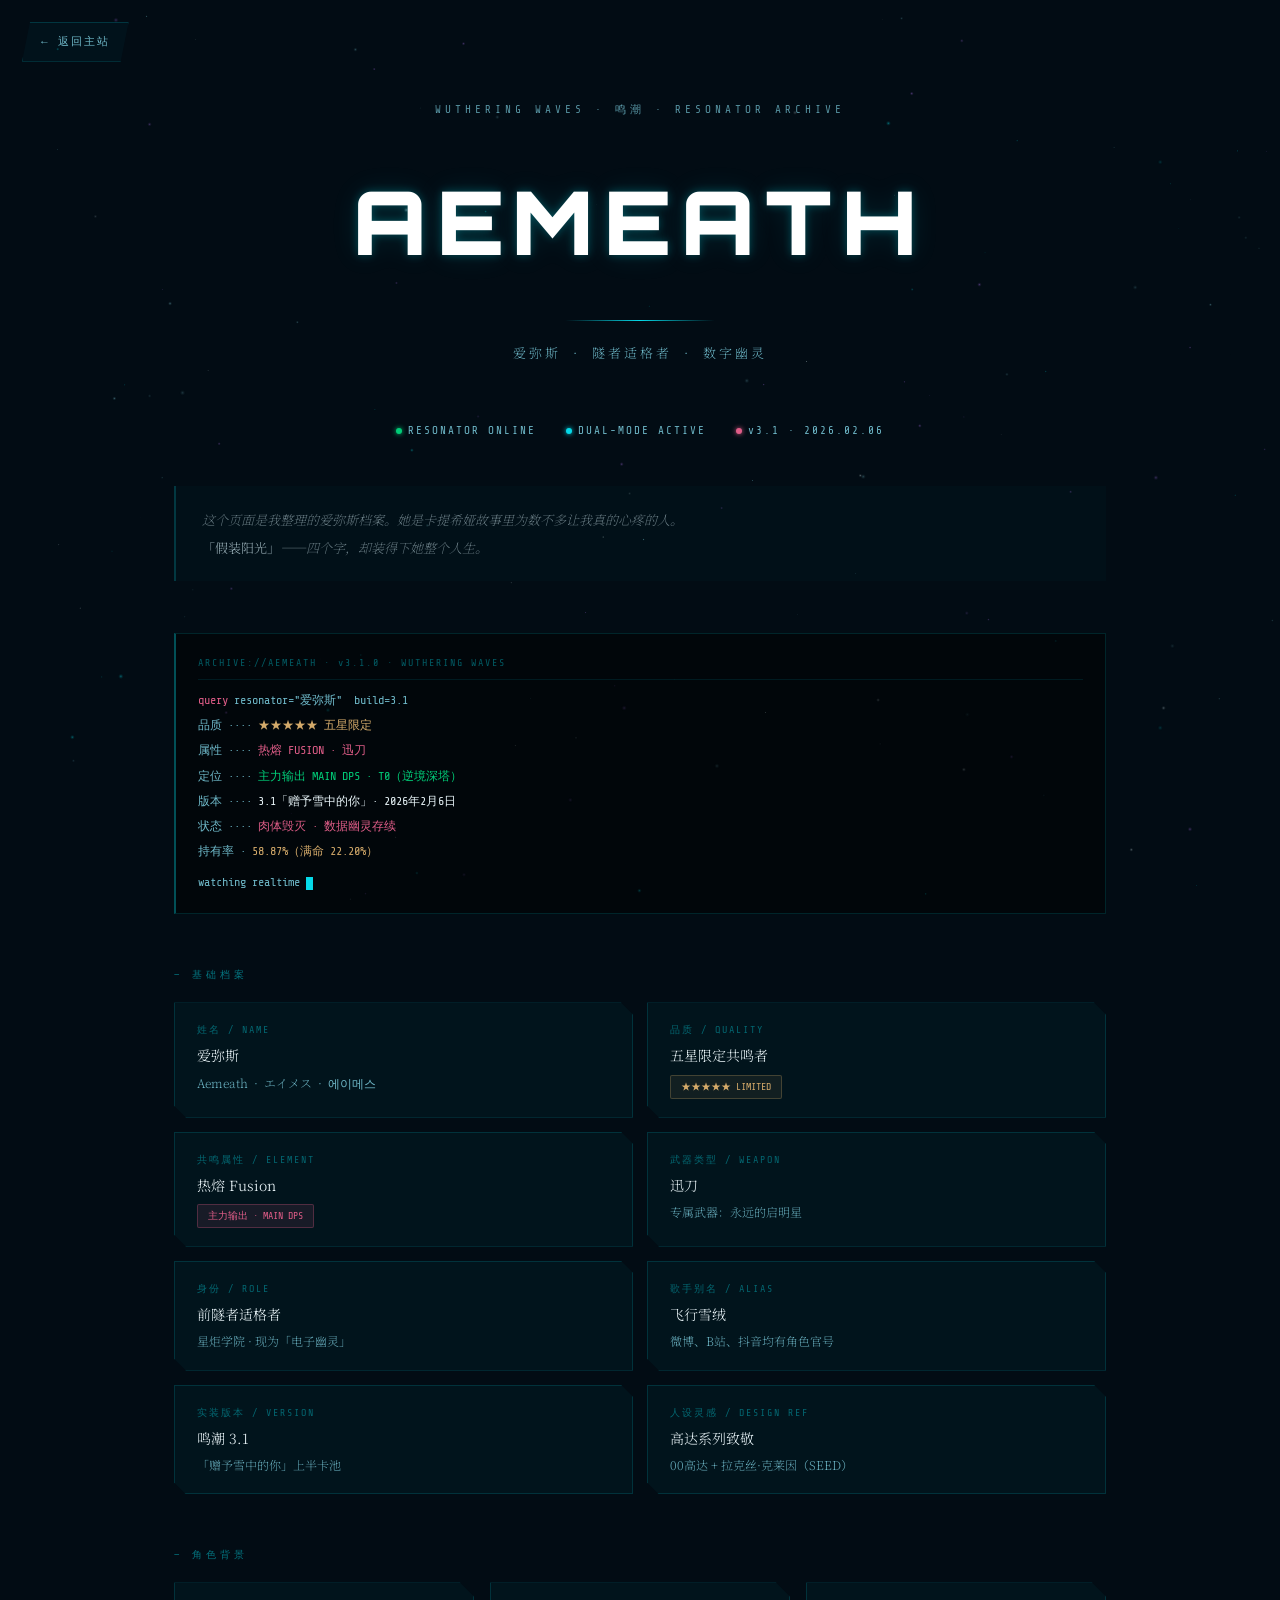
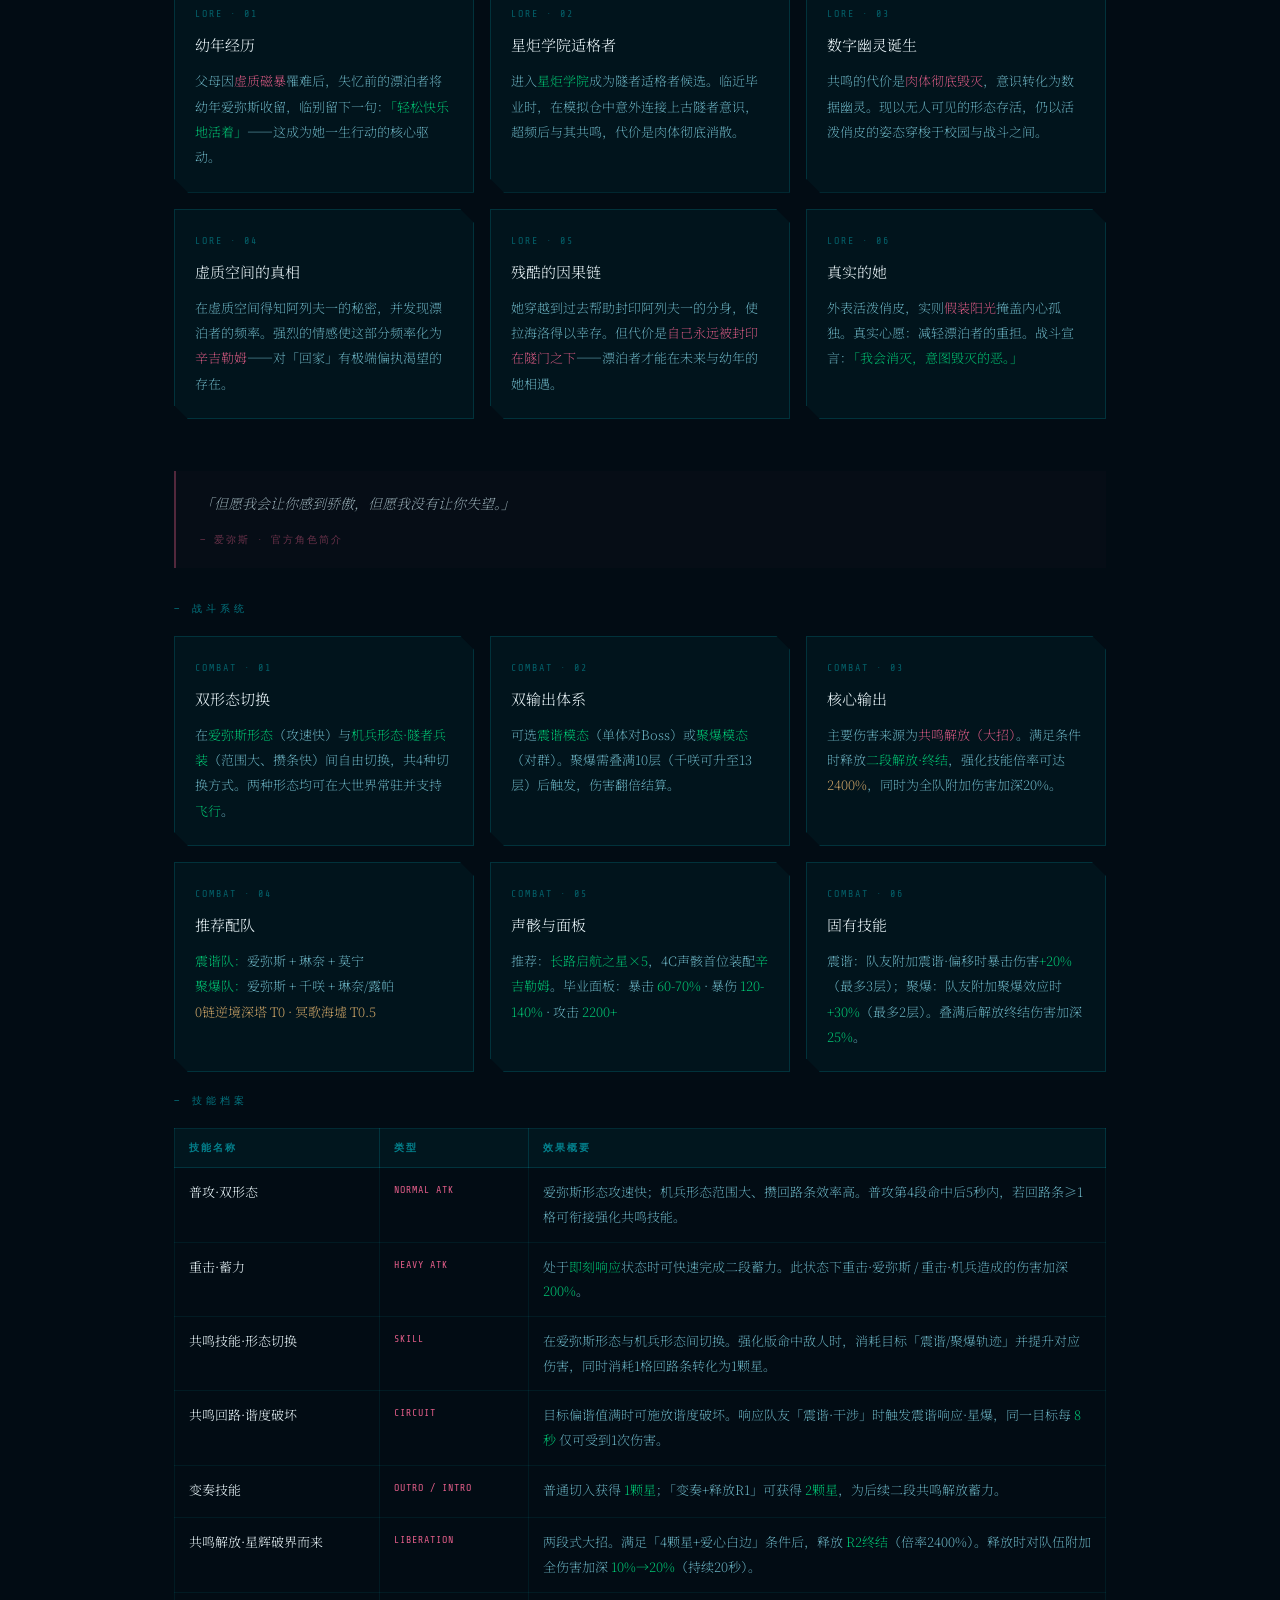
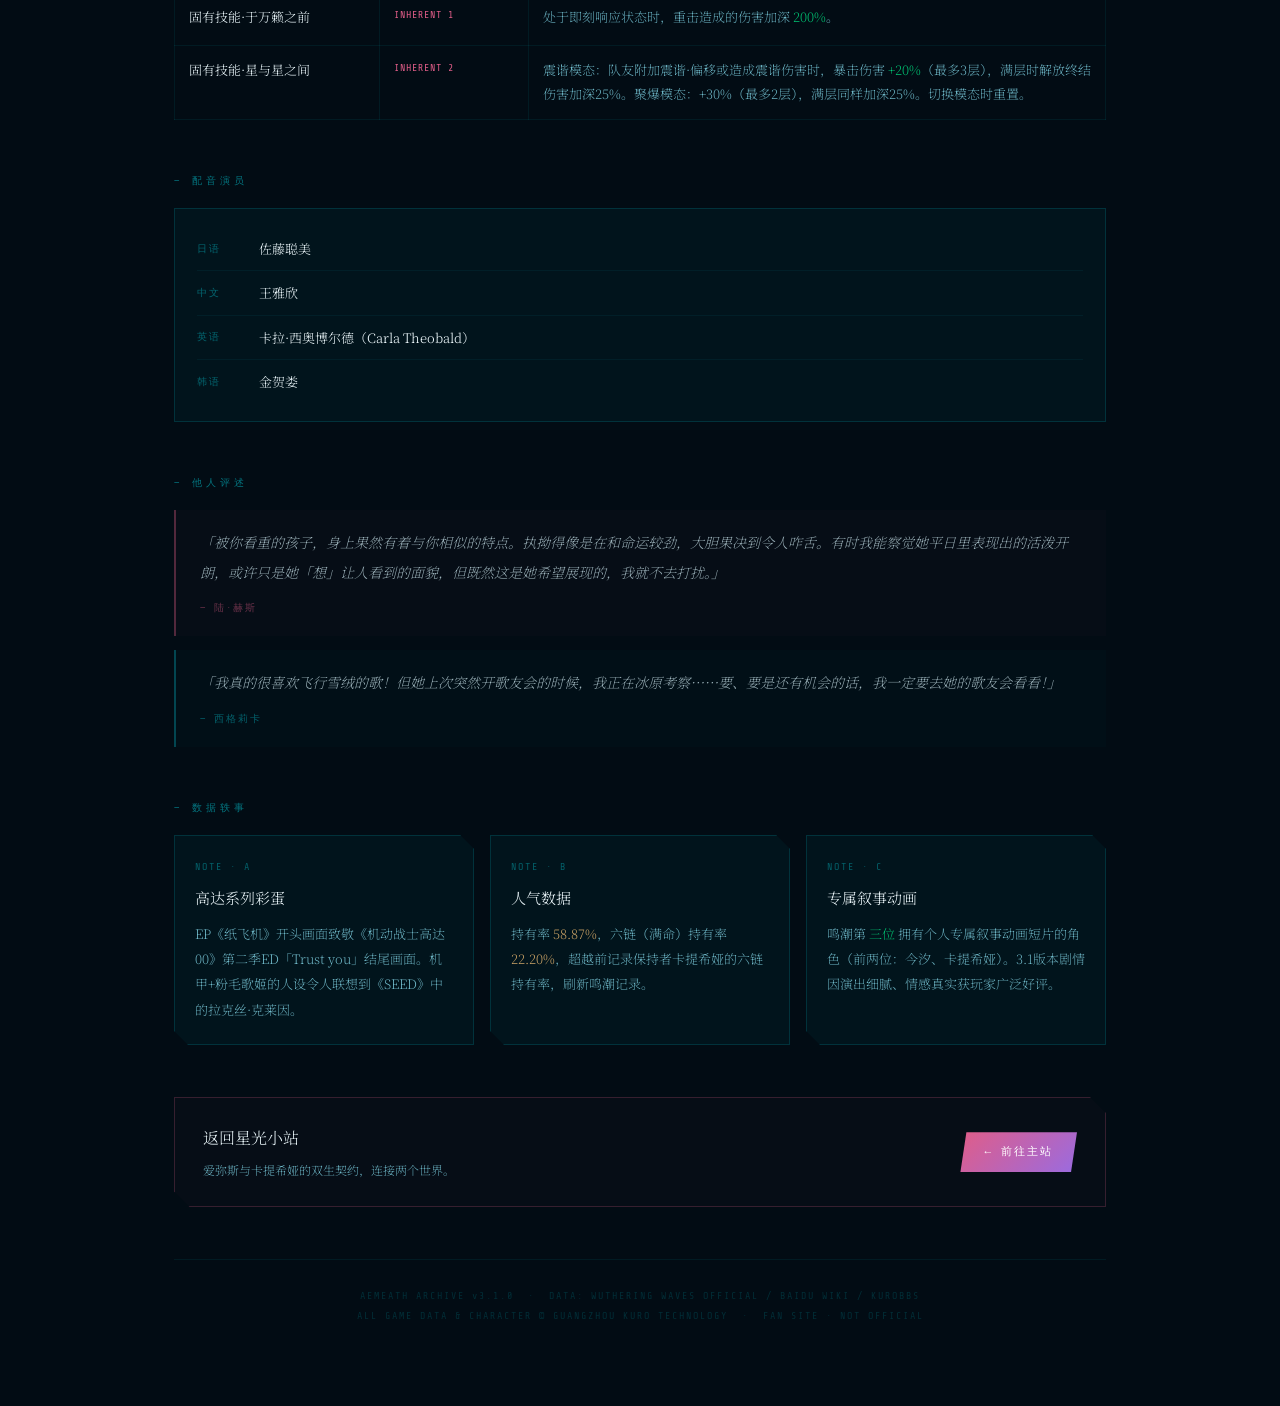
==== commit 22e2f712: "Add files via upload" ====
--- a/aemeath.html
+++ b/aemeath.html
@@ -3,337 +3,417 @@
 <head>
 <meta charset="UTF-8">
 <meta name="viewport" content="width=device-width, initial-scale=1.0">
-<title>AEMEATH.EXE | 爱弥斯·数字档案</title>
-<link href="https://fonts.googleapis.com/css2?family=Orbitron:wght@400;700;900&family=Noto+Sans+SC:wght@300;400;700&family=Share+Tech+Mono&display=swap" rel="stylesheet">
-
+<title>AEMEATH | 爱弥斯档案</title>
+<link href="https://fonts.googleapis.com/css2?family=Orbitron:wght@400;700;900&family=Noto+Serif+SC:wght@200;300;400&family=Share+Tech+Mono&display=swap" rel="stylesheet">
 <style>
-*, *::before, *::after { box-sizing: border-box; margin: 0; padding: 0; }
-html, body {
-  width: 100%; min-height: 100vh;
-  background: #010a12;
-  color: #d1f7ff;
-  font-family: 'Noto Sans SC', sans-serif;
-  font-size: 15px; line-height: 1.7;
-  overflow-x: hidden;
+*,*::before,*::after{box-sizing:border-box;margin:0;padding:0}
+html,body{width:100%;min-height:100vh;overflow-x:hidden}
+:root{
+  --c:#05d9e8;--pk:#e05d88;--pu:#9a6be0;--gold:#d4aa6a;
+  --bg:#020c14;--panel:rgba(5,217,232,.04);--bdr:rgba(5,217,232,.15);
+  --star:#cde8f0;--dim:#6eb8c8
 }
-:root {
-  --cyan:   #05d9e8;
-  --pink:   #ff2a6d;
-  --purple: #b04aff;
-  --panel:  rgba(5,217,232,0.05);
-  --border: rgba(5,217,232,0.2);
-  --dim:    #7ecfdc;
-}
-
-/* 扫描线 */
-body::before {
-  content:"";position:fixed;inset:0;pointer-events:none;z-index:0;
-  background:repeating-linear-gradient(0deg,transparent,transparent 3px,rgba(5,217,232,0.012) 3px,rgba(5,217,232,0.012) 4px);
-}
-
-#aeCanvas { position:fixed;inset:0;z-index:0;pointer-events:none; }
-
-/* 返回按钮 */
-.back-btn {
-  position:fixed;top:24px;left:24px;z-index:999;
-  display:inline-flex;align-items:center;gap:8px;
-  padding:10px 22px;
-  border:1px solid var(--cyan);color:var(--cyan);
-  background:rgba(5,217,232,0.04);
-  font-family:'Share Tech Mono',monospace;font-size:12px;letter-spacing:3px;
-  text-decoration:none;text-transform:uppercase;
-  clip-path:polygon(12px 0%,100% 0%,calc(100% - 12px) 100%,0% 100%);
-  transition:all .25s;backdrop-filter:blur(8px);
-}
-.back-btn:hover { background:rgba(5,217,232,0.15);box-shadow:0 0 20px rgba(5,217,232,0.4);color:#fff; }
-
-/* 主容器 */
-.ae-main { position:relative;z-index:1;max-width:1000px;margin:0 auto;padding:130px 28px 80px; }
-
-/* HERO */
-.hero { text-align:center;margin-bottom:56px; }
-.hero-eyebrow {
-  font-family:'Share Tech Mono',monospace;font-size:11px;
-  letter-spacing:6px;color:var(--cyan);text-transform:uppercase;
-  margin-bottom:24px;opacity:.7;
-}
-.hero-title {
-  font-family:'Orbitron',monospace;
-  font-size:clamp(52px,12vw,100px);font-weight:900;
-  letter-spacing:10px;line-height:1;color:#fff;
-  text-shadow:0 0 8px var(--cyan),0 0 24px var(--cyan),0 0 60px rgba(5,217,232,0.35);
-  position:relative;display:inline-block;
-}
-.hero-title::before,.hero-title::after {
-  content:attr(data-text);position:absolute;top:0;left:0;width:100%;overflow:hidden;
-  font-family:'Orbitron',monospace;font-weight:900;letter-spacing:10px;
-}
-.hero-title::before {
-  color:var(--pink);text-shadow:-2px 0 var(--pink);
-  clip-path:polygon(0 0,100% 0,100% 30%,0 30%);animation:glitch-a 5s infinite;
-}
-.hero-title::after {
-  color:var(--cyan);text-shadow:2px 0 var(--cyan);
-  clip-path:polygon(0 65%,100% 65%,100% 100%,0 100%);animation:glitch-b 5s infinite;
-}
-@keyframes glitch-a {
-  0%,78%,100%{opacity:0;transform:translate(0)}
-  80%{opacity:.9;transform:translate(-4px,-2px)}
-  83%{opacity:.9;transform:translate(4px,0)}
-  86%{opacity:0}
-}
-@keyframes glitch-b {
-  0%,82%,100%{opacity:0;transform:translate(0)}
-  84%{opacity:.8;transform:translate(4px,2px)}
-  87%{opacity:.8;transform:translate(-3px,0)}
-  90%{opacity:0}
-}
-.hero-line { width:240px;height:1px;background:linear-gradient(90deg,transparent,var(--cyan),transparent);margin:28px auto; }
-.hero-sub { font-family:'Share Tech Mono',monospace;font-size:14px;letter-spacing:5px;color:var(--dim); }
-
-/* 状态行 */
-.status-bar {
-  display:flex;justify-content:center;gap:36px;flex-wrap:wrap;
-  font-family:'Share Tech Mono',monospace;font-size:11px;letter-spacing:2px;color:var(--dim);
-  margin-bottom:52px;
-}
-.dot { display:inline-block;width:7px;height:7px;border-radius:50%;margin-right:7px;animation:pulse 2s ease-in-out infinite; }
-.dot-g { background:#00ff88;box-shadow:0 0 8px #00ff88; }
-.dot-c { background:var(--cyan);box-shadow:0 0 8px var(--cyan);animation-delay:.5s; }
-.dot-p { background:var(--pink);box-shadow:0 0 8px var(--pink);animation-delay:1s; }
-@keyframes pulse { 0%,100%{opacity:1;transform:scale(1)}50%{opacity:.4;transform:scale(.7)} }
-
-/* 终端 */
-.terminal {
-  background:rgba(0,0,0,0.55);border:1px solid var(--border);border-left:3px solid var(--cyan);
-  padding:24px 32px;font-family:'Share Tech Mono',monospace;font-size:13px;line-height:2.1;
-  margin-bottom:52px;backdrop-filter:blur(4px);
-}
-.terminal-head { font-size:10px;letter-spacing:3px;color:var(--cyan);margin-bottom:14px;opacity:.7; }
-.t-p{color:var(--pink)}.t-c{color:var(--cyan)}.t-w{color:#fff}.t-g{color:#00ff88}.t-d{color:var(--dim)}
-.blink { display:inline-block;width:8px;height:14px;background:var(--cyan);vertical-align:middle;animation:blink 1s step-end infinite; }
-@keyframes blink { 0%,100%{opacity:1}50%{opacity:0} }
-
-/* 面板网格 */
-.panel-grid { display:grid;grid-template-columns:repeat(auto-fit,minmax(270px,1fr));gap:20px;margin-bottom:56px; }
-.panel {
-  background:var(--panel);border:1px solid var(--border);
-  padding:28px 24px;position:relative;
-  clip-path:polygon(0 0,calc(100% - 18px) 0,100% 18px,100% 100%,18px 100%,0 calc(100% - 18px));
-  transition:border-color .3s,box-shadow .3s,transform .3s;backdrop-filter:blur(6px);
-}
-.panel::after {
-  content:"";position:absolute;top:-1px;right:17px;
-  width:26px;height:1px;background:var(--cyan);
-  transform:rotate(45deg) translateX(9px);transform-origin:right center;
-}
-.panel:hover { border-color:var(--cyan);box-shadow:0 0 28px rgba(5,217,232,0.18),inset 0 0 28px rgba(5,217,232,0.04);transform:translateY(-5px); }
-.panel-num { font-family:'Share Tech Mono',monospace;font-size:10px;letter-spacing:3px;color:var(--cyan);opacity:.6;margin-bottom:8px; }
-.panel-icon { font-size:26px;margin-bottom:10px; }
-.panel-title { font-family:'Orbitron',monospace;font-size:16px;font-weight:700;color:#fff;margin-bottom:10px;line-height:1.3; }
-.panel-text { font-size:13px;color:var(--dim);line-height:1.8; }
-.badge {
-  display:inline-block;font-family:'Share Tech Mono',monospace;font-size:10px;
-  letter-spacing:2px;padding:3px 10px;border-radius:2px;margin-top:12px;
-}
-.badge-ok     { background:rgba(0,255,136,.12);color:#00ff88;border:1px solid rgba(0,255,136,.3); }
-.badge-locked { background:rgba(255,42,109,.1);color:var(--pink);border:1px solid rgba(255,42,109,.25); }
-.badge-sync   { background:rgba(5,217,232,.1);color:var(--cyan);border:1px solid rgba(5,217,232,.25); }
-
-/* 进度条 */
-.meter-block {
-  background:var(--panel);border:1px solid var(--border);
-  padding:32px 36px;margin-bottom:52px;backdrop-filter:blur(6px);
-}
-.meter-title { font-family:'Orbitron',monospace;font-size:13px;letter-spacing:3px;color:var(--cyan);margin-bottom:24px; }
-.meter-row { margin-bottom:18px; }
-.meter-label { display:flex;justify-content:space-between;font-family:'Share Tech Mono',monospace;font-size:12px;color:var(--dim);margin-bottom:6px;letter-spacing:1px; }
-.meter-track { height:5px;background:rgba(5,217,232,0.1);border-radius:3px;overflow:hidden; }
-.meter-fill { height:100%;border-radius:3px;background:linear-gradient(90deg,var(--cyan),var(--purple));width:0;transition:width 1.2s ease .2s; }
-.meter-fill.pink { background:linear-gradient(90deg,var(--pink),var(--purple)); }
-
-/* 页脚 */
-.ae-footer {
-  text-align:center;font-family:'Share Tech Mono',monospace;font-size:10px;
-  letter-spacing:3px;color:rgba(5,217,232,0.25);
-  padding-top:36px;border-top:1px solid rgba(5,217,232,0.08);line-height:2;
-}
-
-@media(max-width:600px){
-  .ae-main{padding:110px 16px 60px}
-  .status-bar{gap:18px}
-  .back-btn{font-size:10px;padding:8px 14px}
-  .terminal{padding:18px 18px}
-  .meter-block{padding:24px 20px}
-}
+body{background:var(--bg);color:var(--star);font-family:'Noto Serif SC',serif;font-size:15px;line-height:1.8}
+canvas#ae{position:fixed;inset:0;z-index:0;pointer-events:none}
+
+.back{position:fixed;top:22px;left:22px;z-index:100;font-family:'Share Tech Mono',monospace;font-size:11px;letter-spacing:2px;text-decoration:none;color:var(--dim);border:1px solid rgba(5,217,232,.18);padding:9px 18px;clip-path:polygon(8px 0%,100% 0%,calc(100% - 8px) 100%,0% 100%);background:rgba(5,217,232,.03);transition:all .25s}
+.back:hover{background:rgba(5,217,232,.1);color:var(--c)}
+
+.wrap{position:relative;z-index:2;max-width:980px;margin:0 auto;padding:100px 24px 80px}
+
+/* ── HERO ── */
+.hero{text-align:center;margin-bottom:56px}
+.hero-eye{font-family:'Share Tech Mono',monospace;font-size:11px;letter-spacing:4px;color:var(--dim);text-transform:uppercase;margin-bottom:22px;opacity:.8}
+.hero-title{font-family:'Orbitron',monospace;font-size:clamp(48px,10vw,88px);font-weight:900;letter-spacing:10px;color:#fff;text-shadow:0 0 10px rgba(5,217,232,.3),0 0 28px rgba(5,217,232,.12);position:relative;display:inline-block}
+.hero-title::before{content:attr(data-t);position:absolute;top:0;left:0;right:0;overflow:hidden;pointer-events:none;color:var(--pk);clip-path:polygon(0 0,100% 0,100% 38%,0 38%);animation:g1 7s infinite;opacity:0}
+@keyframes g1{0%,82%,100%{transform:translate(0);opacity:0}84%{transform:translate(-3px,-1px);opacity:.65}87%{transform:translate(2px);opacity:.65}90%{opacity:0}}
+.hero-line{width:150px;height:1px;background:linear-gradient(90deg,transparent,var(--c),transparent);margin:20px auto}
+.hero-sub{font-family:'Noto Serif SC',serif;font-size:13px;letter-spacing:3px;color:var(--dim);font-weight:200}
+
+/* ── 个人注记 ── */
+.fan-note{margin-bottom:52px;padding:20px 26px;border-left:2px solid rgba(5,217,232,.2);background:rgba(5,217,232,.02);font-size:13px;color:rgba(205,232,240,.5);font-style:italic;line-height:2.1;font-weight:200}
+.fan-note strong{font-style:normal;color:rgba(205,232,240,.72);font-weight:300}
+
+/* ── STATUS ── */
+.status{display:flex;justify-content:center;gap:30px;flex-wrap:wrap;margin-bottom:46px;font-family:'Share Tech Mono',monospace;font-size:11px;letter-spacing:2px;color:var(--dim)}
+.dot{display:inline-block;width:6px;height:6px;border-radius:50%;margin-right:6px;animation:pulse 2.2s ease-in-out infinite}
+.dg{background:#00cc77;box-shadow:0 0 5px #00cc77}
+.dc{background:var(--c);box-shadow:0 0 5px var(--c);animation-delay:.5s}
+.dp{background:var(--pk);box-shadow:0 0 5px var(--pk);animation-delay:1s}
+@keyframes pulse{0%,100%{opacity:1;transform:scale(1)}50%{opacity:.3;transform:scale(.6)}}
+
+/* ── TERMINAL ── */
+.term{background:rgba(0,0,0,.48);border:1px solid var(--bdr);border-left:2px solid rgba(5,217,232,.35);padding:18px 22px;font-family:'Share Tech Mono',monospace;font-size:12px;line-height:2.1;margin-bottom:52px}
+.term-hd{font-size:10px;letter-spacing:2px;color:rgba(5,217,232,.4);margin-bottom:8px;border-bottom:1px solid rgba(5,217,232,.1);padding-bottom:6px}
+.tp{color:var(--pk)}.tg{color:#00cc77}.td{color:var(--dim)}.tgold{color:var(--gold)}
+.cur{display:inline-block;width:7px;height:13px;background:var(--c);vertical-align:middle;animation:blink 1s step-end infinite}
+@keyframes blink{0%,100%{opacity:1}50%{opacity:0}}
+
+/* ── SECTION TITLE ── */
+.sec-title{font-family:'Share Tech Mono',monospace;font-size:10px;letter-spacing:4px;color:rgba(5,217,232,.5);text-transform:uppercase;margin-bottom:18px}
+.sec-title::before{content:'— '}
+
+/* ── ID CARD ── */
+.id-card{display:grid;grid-template-columns:1fr 1fr;gap:14px;margin-bottom:52px}
+@media(max-width:580px){.id-card{grid-template-columns:1fr}}
+.id-block{background:var(--panel);border:1px solid var(--bdr);padding:18px 22px;clip-path:polygon(0 0,calc(100% - 12px) 0,100% 12px,100% 100%,12px 100%,0 calc(100% - 12px))}
+.id-label{font-family:'Share Tech Mono',monospace;font-size:10px;letter-spacing:2px;color:rgba(5,217,232,.42);margin-bottom:4px;text-transform:uppercase}
+.id-value{font-size:14px;color:#e8f4f8;font-weight:300;font-family:'Noto Serif SC',serif}
+.id-sub{font-size:12px;color:var(--dim);margin-top:3px;font-family:'Noto Serif SC',serif;font-weight:200}
+.badge{display:inline-block;padding:2px 10px;font-family:'Share Tech Mono',monospace;font-size:10px;border-radius:2px;margin-top:6px}
+.badge-hot{background:rgba(224,93,136,.1);border:1px solid rgba(224,93,136,.28);color:var(--pk)}
+.badge-star{background:rgba(212,170,106,.08);border:1px solid rgba(212,170,106,.25);color:var(--gold)}
+.badge-green{background:rgba(0,204,119,.07);border:1px solid rgba(0,204,119,.22);color:#00cc77}
+
+/* ── PANELS GRID ── */
+.grid{display:grid;grid-template-columns:repeat(auto-fit,minmax(260px,1fr));gap:16px;margin-bottom:52px}
+.panel{background:var(--panel);border:1px solid var(--bdr);padding:22px 20px;position:relative;transition:border-color .3s,box-shadow .3s,transform .3s;clip-path:polygon(0 0,calc(100% - 14px) 0,100% 14px,100% 100%,14px 100%,0 calc(100% - 14px))}
+.panel:hover{border-color:rgba(5,217,232,.3);box-shadow:0 0 20px rgba(5,217,232,.08);transform:translateY(-4px)}
+.pno{font-family:'Share Tech Mono',monospace;font-size:10px;letter-spacing:2px;color:rgba(5,217,232,.38);margin-bottom:8px}
+.pname{font-family:'Noto Serif SC',serif;font-size:15px;font-weight:300;color:#e8f4f8;margin-bottom:10px}
+.pdesc{font-size:13px;color:var(--dim);line-height:1.95;font-family:'Noto Serif SC',serif;font-weight:200}
+.pval{color:#00cc77}.ppink{color:var(--pk)}.pgold{color:var(--gold)}
+
+/* ── SKILL TABLE ── */
+.skill-table{width:100%;border-collapse:collapse;margin-bottom:52px;font-size:13px}
+.skill-table th{background:rgba(5,217,232,.05);border:1px solid var(--bdr);padding:10px 14px;font-family:'Share Tech Mono',monospace;font-size:10px;letter-spacing:2px;color:rgba(5,217,232,.55);text-align:left;text-transform:uppercase}
+.skill-table td{border:1px solid rgba(5,217,232,.07);padding:12px 14px;color:var(--dim);vertical-align:top;line-height:1.9;font-family:'Noto Serif SC',serif;font-weight:200}
+.skill-table tr:hover td{background:rgba(5,217,232,.02)}
+.skill-name{color:#e8f4f8;font-weight:300;font-size:13px;margin-bottom:3px;font-family:'Noto Serif SC',serif}
+.skill-type{font-family:'Share Tech Mono',monospace;font-size:10px;color:var(--pk);letter-spacing:1px}
+
+/* ── QUOTE ── */
+.quote-box{border-left:2px solid rgba(224,93,136,.35);padding:18px 24px;background:rgba(224,93,136,.02);margin-bottom:32px;color:rgba(205,232,240,.75);font-size:14px;line-height:2.1;font-family:'Noto Serif SC',serif;font-weight:200;font-style:italic}
+.quote-box .q-attr{margin-top:10px;font-style:normal;font-family:'Share Tech Mono',monospace;font-size:10px;letter-spacing:2px;color:rgba(224,93,136,.45)}
+.quote-box.cyan{border-left-color:rgba(5,217,232,.28);background:rgba(5,217,232,.015)}
+.quote-box.cyan .q-attr{color:rgba(5,217,232,.4)}
+
+/* ── CV ── */
+.cv-box{background:var(--panel);border:1px solid var(--bdr);padding:18px 22px;margin-bottom:52px}
+.cv-row{display:flex;gap:14px;align-items:center;padding:10px 0;border-bottom:1px solid rgba(5,217,232,.06);font-size:13px}
+.cv-row:last-child{border:none}
+.cv-lang{font-family:'Share Tech Mono',monospace;font-size:10px;letter-spacing:2px;color:rgba(5,217,232,.42);width:48px;flex-shrink:0}
+.cv-actor{color:#e8f4f8;font-family:'Noto Serif SC',serif;font-weight:300}
+
+/* ── LINK BLOCK ── */
+.lnk{border:1px solid rgba(224,93,136,.22);background:rgba(224,93,136,.02);padding:26px 28px;display:flex;align-items:center;justify-content:space-between;gap:20px;flex-wrap:wrap;margin-bottom:52px;clip-path:polygon(0 0,calc(100% - 16px) 0,100% 16px,100% 100%,16px 100%,0 calc(100% - 16px))}
+.lnk h3{font-family:'Noto Serif SC',serif;font-size:16px;font-weight:300;color:#e8f4f8;margin-bottom:6px}
+.lnk p{font-size:12px;color:var(--dim);font-family:'Noto Serif SC',serif;font-weight:200}
+.lnk-btn{display:inline-block;padding:10px 24px;background:linear-gradient(135deg,var(--pk),var(--pu));color:#fff;font-family:'Share Tech Mono',monospace;font-size:11px;letter-spacing:2px;text-decoration:none;text-transform:uppercase;clip-path:polygon(6px 0%,100% 0%,calc(100% - 6px) 100%,0% 100%);transition:opacity .25s;white-space:nowrap}
+.lnk-btn:hover{opacity:.8}
+
+/* ── FOOTER ── */
+.footer{text-align:center;font-family:'Share Tech Mono',monospace;font-size:10px;letter-spacing:2px;color:rgba(5,217,232,.16);border-top:1px solid rgba(5,217,232,.07);padding-top:26px;line-height:2}
+
+@media(max-width:600px){.back{font-size:10px;padding:7px 13px}.status{gap:12px}.lnk{flex-direction:column}.skill-table{font-size:11px}}
 </style>
 </head>
 <body>
-
-<canvas id="aeCanvas"></canvas>
-<a href="index.html" class="back-btn">← RETURN</a>
-
-<div class="ae-main">
-
+<canvas id="ae"></canvas>
+<a href="index.html" class="back">← 返回主站</a>
+
+<div class="wrap">
+
+  <!-- HERO -->
   <div class="hero">
-    <p class="hero-eyebrow">// SYSTEM BOOT · ARCHIVE INITIALIZED · v2.1.0</p>
-    <h1 class="hero-title" data-text="AEMEATH">AEMEATH</h1>
+    <p class="hero-eye">Wuthering Waves · 鸣潮 · Resonator Archive</p>
+    <h1 class="hero-title" data-t="AEMEATH">AEMEATH</h1>
     <div class="hero-line"></div>
-    <p class="hero-sub">爱弥斯 · 数字档案系统</p>
-  </div>
-
-  <div class="status-bar">
-    <span><span class="dot dot-g"></span>SYSTEM ONLINE</span>
-    <span><span class="dot dot-c"></span>ARCHIVE SYNCED</span>
-    <span><span class="dot dot-p"></span>NEURAL LINK ACTIVE</span>
-  </div>
-
-  <div class="terminal">
-    <div class="terminal-head">AEMEATH://ARCHIVE_SHELL · SESSION #3721</div>
-    <div><span class="t-p">aemeath@core:~$ </span><span class="t-w">init --archive --verify --watch</span></div>
-    <div><span class="t-d">[0.001] Kernel loading... </span></div>
-    <div><span class="t-d">[0.038] Neural encryption layer &nbsp;&nbsp;&nbsp;</span><span class="t-g">OK</span></div>
-    <div><span class="t-d">[0.071] Data integrity check &nbsp;&nbsp;&nbsp;&nbsp;&nbsp;</span><span class="t-g">PASSED</span></div>
-    <div><span class="t-d">[0.102] Memory shards detected &nbsp;&nbsp;&nbsp;</span><span class="t-w">6 / 6</span></div>
-    <div><span class="t-d">[0.134] Archive nodes online &nbsp;&nbsp;&nbsp;&nbsp;&nbsp;</span><span class="t-w">7 / 7</span></div>
-    <div><span class="t-d">[0.160] Energy matrix &nbsp;&nbsp;&nbsp;&nbsp;&nbsp;&nbsp;&nbsp;&nbsp;&nbsp;&nbsp;&nbsp;&nbsp;</span><span class="t-c">87.4 %</span></div>
-    <div><span class="t-p">aemeath@core:~$ </span><span class="t-w">watch --live</span></div>
-    <div><span class="t-d">Monitoring live stream... </span><span class="blink"></span></div>
-  </div>
-
-  <div class="panel-grid">
-    <div class="panel">
-      <div class="panel-num">MODULE // 01</div>
-      <div class="panel-icon">⬡</div>
-      <div class="panel-title">身份档案</div>
-      <div class="panel-text">基础特征、形态参数与神经编码记录。包含生物特征索引与战斗权限凭证。</div>
-      <span class="badge badge-ok">VERIFIED</span>
-    </div>
-    <div class="panel">
-      <div class="panel-num">MODULE // 02</div>
-      <div class="panel-icon">◈</div>
-      <div class="panel-title">战斗日志</div>
-      <div class="panel-text">实战数据流记录。形态切换能耗、攻击序列与伤害输出均已完整存档。</div>
-      <span class="badge badge-sync">SYNCING</span>
-    </div>
-    <div class="panel">
-      <div class="panel-num">MODULE // 03</div>
-      <div class="panel-icon">⬟</div>
-      <div class="panel-title">记忆碎片</div>
-      <div class="panel-text">深层意识扫描片段，共 6 枚。部分数据已加密，需三阶权限方可解锁。</div>
-      <span class="badge badge-locked">ENCRYPTED</span>
-    </div>
-    <div class="panel">
-      <div class="panel-num">MODULE // 04</div>
-      <div class="panel-icon">⬠</div>
-      <div class="panel-title">关系网络</div>
-      <div class="panel-text">与卡提希娅及其他节点的连接强度图谱，权重数据实时动态更新。</div>
-      <span class="badge badge-ok">ACTIVE</span>
-    </div>
-    <div class="panel">
-      <div class="panel-num">MODULE // 05</div>
-      <div class="panel-icon">◇</div>
-      <div class="panel-title">能量矩阵</div>
-      <div class="panel-text">核心能量池状态监测，当前充能率 <span style="color:#00ff88;font-family:'Share Tech Mono'">87.4%</span>，输出功率稳定。</div>
-      <span class="badge badge-sync">LIVE</span>
-    </div>
-    <div class="panel">
-      <div class="panel-num">MODULE // 06</div>
-      <div class="panel-icon">⬡</div>
-      <div class="panel-title">系统日志</div>
-      <div class="panel-text">近期操作记录与异常事件快照，最后同步时间戳 <span style="color:var(--cyan);font-family:'Share Tech Mono'">T+00:00:12</span>。</div>
-      <span class="badge badge-ok">CLEAN</span>
-    </div>
-  </div>
-
-  <div class="meter-block" id="meterBlock">
-    <div class="meter-title">// SYSTEM METRICS</div>
-    <div class="meter-row">
-      <div class="meter-label"><span>ENERGY CORE</span><span>87.4%</span></div>
-      <div class="meter-track"><div class="meter-fill" data-w="87.4%"></div></div>
-    </div>
-    <div class="meter-row">
-      <div class="meter-label"><span>MEMORY INTEGRITY</span><span>100%</span></div>
-      <div class="meter-track"><div class="meter-fill" data-w="100%"></div></div>
-    </div>
-    <div class="meter-row">
-      <div class="meter-label"><span>NEURAL SYNC</span><span>73.2%</span></div>
-      <div class="meter-track"><div class="meter-fill pink" data-w="73.2%"></div></div>
-    </div>
-    <div class="meter-row">
-      <div class="meter-label"><span>ARCHIVE NODES</span><span>7 / 7</span></div>
-      <div class="meter-track"><div class="meter-fill" data-w="100%"></div></div>
-    </div>
-    <div class="meter-row">
-      <div class="meter-label"><span>ENCRYPTED SHARDS</span><span>4 / 6</span></div>
-      <div class="meter-track"><div class="meter-fill pink" data-w="66.6%"></div></div>
-    </div>
-  </div>
-
-  <div class="ae-footer">
-    AEMEATH ARCHIVE SYSTEM &nbsp;·&nbsp; BUILD 2.1.0<br>
-    ALL DATA ENCRYPTED &nbsp;·&nbsp; UNAUTHORIZED ACCESS PROHIBITED<br>
-    &copy; AEMEATH · CARTETHYIA STARLIGHT STATION
+    <p class="hero-sub">爱弥斯 &nbsp;·&nbsp; 隧者适格者 &nbsp;·&nbsp; 数字幽灵</p>
+  </div>
+
+  <!-- STATUS -->
+  <div class="status">
+    <span><span class="dot dg"></span>RESONATOR ONLINE</span>
+    <span><span class="dot dc"></span>DUAL-MODE ACTIVE</span>
+    <span><span class="dot dp"></span>v3.1 · 2026.02.06</span>
+  </div>
+
+  <!-- FAN NOTE -->
+  <div class="fan-note">
+    这个页面是我整理的爱弥斯档案。她是卡提希娅故事里为数不多让我真的心疼的人。<br>
+    <strong>「假装阳光」</strong>——四个字，却装得下她整个人生。
+  </div>
+
+  <!-- TERMINAL -->
+  <div class="term">
+    <div class="term-hd">ARCHIVE://AEMEATH · v3.1.0 · WUTHERING WAVES</div>
+    <div><span class="tp">query </span><span class="td">resonator="爱弥斯" &nbsp;build=3.1</span></div>
+    <div><span class="td">品质 ···· </span><span class="tgold">★★★★★ 五星限定</span></div>
+    <div><span class="td">属性 ···· </span><span class="tp">热熔 FUSION · 迅刀</span></div>
+    <div><span class="td">定位 ···· </span><span class="tg">主力输出 MAIN DPS · T0（逆境深塔）</span></div>
+    <div><span class="td">版本 ···· </span><span style="color:#e8f4f8">3.1「赠予雪中的你」· 2026年2月6日</span></div>
+    <div><span class="td">状态 ···· </span><span class="tp">肉体毁灭 · 数据幽灵存续</span></div>
+    <div><span class="td">持有率 · </span><span class="tgold">58.87%（满命 22.20%）</span></div>
+    <div style="margin-top:6px"><span class="td">watching realtime </span><span class="cur"></span></div>
+  </div>
+
+  <!-- IDENTITY -->
+  <p class="sec-title">基础档案</p>
+  <div class="id-card">
+    <div class="id-block">
+      <div class="id-label">姓名 / NAME</div>
+      <div class="id-value">爱弥斯</div>
+      <div class="id-sub">Aemeath &nbsp;·&nbsp; エイメス &nbsp;·&nbsp; 에이메스</div>
+    </div>
+    <div class="id-block">
+      <div class="id-label">品质 / QUALITY</div>
+      <div class="id-value">五星限定共鸣者</div>
+      <div><span class="badge badge-star">★★★★★ LIMITED</span></div>
+    </div>
+    <div class="id-block">
+      <div class="id-label">共鸣属性 / ELEMENT</div>
+      <div class="id-value">热熔 Fusion</div>
+      <div><span class="badge badge-hot">主力输出 · MAIN DPS</span></div>
+    </div>
+    <div class="id-block">
+      <div class="id-label">武器类型 / WEAPON</div>
+      <div class="id-value">迅刀</div>
+      <div class="id-sub">专属武器：永远的启明星</div>
+    </div>
+    <div class="id-block">
+      <div class="id-label">身份 / ROLE</div>
+      <div class="id-value">前隧者适格者</div>
+      <div class="id-sub">星炬学院 · 现为「电子幽灵」</div>
+    </div>
+    <div class="id-block">
+      <div class="id-label">歌手别名 / ALIAS</div>
+      <div class="id-value">飞行雪绒</div>
+      <div class="id-sub">微博、B站、抖音均有角色官号</div>
+    </div>
+    <div class="id-block">
+      <div class="id-label">实装版本 / VERSION</div>
+      <div class="id-value">鸣潮 3.1</div>
+      <div class="id-sub">「赠予雪中的你」上半卡池</div>
+    </div>
+    <div class="id-block">
+      <div class="id-label">人设灵感 / DESIGN REF</div>
+      <div class="id-value">高达系列致敬</div>
+      <div class="id-sub">00高达 + 拉克丝·克莱因（SEED）</div>
+    </div>
+  </div>
+
+  <!-- LORE -->
+  <p class="sec-title">角色背景</p>
+  <div class="grid">
+    <div class="panel">
+      <div class="pno">LORE · 01</div>
+      <div class="pname">幼年经历</div>
+      <div class="pdesc">父母因<span class="ppink">虚质磁暴</span>罹难后，失忆前的漂泊者将幼年爱弥斯收留，临别留下一句：<span class="pval">「轻松快乐地活着」</span>——这成为她一生行动的核心驱动。</div>
+    </div>
+    <div class="panel">
+      <div class="pno">LORE · 02</div>
+      <div class="pname">星炬学院适格者</div>
+      <div class="pdesc">进入<span class="pval">星炬学院</span>成为隧者适格者候选。临近毕业时，在模拟仓中意外连接上古隧者意识，超频后与其共鸣，代价是肉体彻底消散。</div>
+    </div>
+    <div class="panel">
+      <div class="pno">LORE · 03</div>
+      <div class="pname">数字幽灵诞生</div>
+      <div class="pdesc">共鸣的代价是<span class="ppink">肉体彻底毁灭</span>，意识转化为数据幽灵。现以无人可见的形态存活，仍以活泼俏皮的姿态穿梭于校园与战斗之间。</div>
+    </div>
+    <div class="panel">
+      <div class="pno">LORE · 04</div>
+      <div class="pname">虚质空间的真相</div>
+      <div class="pdesc">在虚质空间得知阿列夫一的秘密，并发现漂泊者的频率。强烈的情感使这部分频率化为<span class="ppink">辛吉勒姆</span>——对「回家」有极端偏执渴望的存在。</div>
+    </div>
+    <div class="panel">
+      <div class="pno">LORE · 05</div>
+      <div class="pname">残酷的因果链</div>
+      <div class="pdesc">她穿越到过去帮助封印阿列夫一的分身，使拉海洛得以幸存。但代价是<span class="ppink">自己永远被封印在隧门之下</span>——漂泊者才能在未来与幼年的她相遇。</div>
+    </div>
+    <div class="panel">
+      <div class="pno">LORE · 06</div>
+      <div class="pname">真实的她</div>
+      <div class="pdesc">外表活泼俏皮，实则<span class="ppink">假装阳光</span>掩盖内心孤独。真实心愿：减轻漂泊者的重担。战斗宣言：<span class="pval">「我会消灭，意图毁灭的恶。」</span></div>
+    </div>
+  </div>
+
+  <!-- OFFICIAL QUOTE -->
+  <div class="quote-box">
+    「但愿我会让你感到骄傲，但愿我没有让你失望。」
+    <div class="q-attr">— 爱弥斯 · 官方角色简介</div>
+  </div>
+
+  <!-- COMBAT -->
+  <p class="sec-title">战斗系统</p>
+  <div class="grid" style="margin-bottom:20px">
+    <div class="panel">
+      <div class="pno">COMBAT · 01</div>
+      <div class="pname">双形态切换</div>
+      <div class="pdesc">在<span class="pval">爱弥斯形态</span>（攻速快）与<span class="pval">机兵形态·隧者兵装</span>（范围大、攒条快）间自由切换，共4种切换方式。两种形态均可在大世界常驻并支持<span class="pval">飞行</span>。</div>
+    </div>
+    <div class="panel">
+      <div class="pno">COMBAT · 02</div>
+      <div class="pname">双输出体系</div>
+      <div class="pdesc">可选<span class="pval">震谐模态</span>（单体对Boss）或<span class="pval">聚爆模态</span>（对群）。聚爆需叠满10层（千咲可升至13层）后触发，伤害翻倍结算。</div>
+    </div>
+    <div class="panel">
+      <div class="pno">COMBAT · 03</div>
+      <div class="pname">核心输出</div>
+      <div class="pdesc">主要伤害来源为<span class="ppink">共鸣解放（大招）</span>。满足条件时释放<span class="pval">二段解放·终结</span>，强化技能倍率可达 <span class="pgold">2400%</span>，同时为全队附加伤害加深20%。</div>
+    </div>
+    <div class="panel">
+      <div class="pno">COMBAT · 04</div>
+      <div class="pname">推荐配队</div>
+      <div class="pdesc"><span class="pval">震谐队：</span>爱弥斯 + 琳奈 + 莫宁<br><span class="pval">聚爆队：</span>爱弥斯 + 千咲 + 琳奈/露帕<br><span class="pgold">0链逆境深塔 T0 · 冥歌海墟 T0.5</span></div>
+    </div>
+    <div class="panel">
+      <div class="pno">COMBAT · 05</div>
+      <div class="pname">声骸与面板</div>
+      <div class="pdesc">推荐：<span class="pval">长路启航之星×5</span>，4C声骸首位装配<span class="pval">辛吉勒姆</span>。毕业面板：暴击 <span class="pval">60-70%</span> · 暴伤 <span class="pval">120-140%</span> · 攻击 <span class="pval">2200+</span></div>
+    </div>
+    <div class="panel">
+      <div class="pno">COMBAT · 06</div>
+      <div class="pname">固有技能</div>
+      <div class="pdesc">震谐：队友附加震谐·偏移时暴击伤害<span class="pval">+20%</span>（最多3层）；聚爆：队友附加聚爆效应时<span class="pval">+30%</span>（最多2层）。叠满后解放终结伤害加深<span class="pval">25%</span>。</div>
+    </div>
+  </div>
+
+  <!-- SKILL TABLE -->
+  <p class="sec-title">技能档案</p>
+  <table class="skill-table">
+    <thead>
+      <tr>
+        <th style="width:22%">技能名称</th>
+        <th style="width:16%">类型</th>
+        <th>效果概要</th>
+      </tr>
+    </thead>
+    <tbody>
+      <tr>
+        <td><div class="skill-name">普攻·双形态</div></td>
+        <td><div class="skill-type">NORMAL ATK</div></td>
+        <td>爱弥斯形态攻速快；机兵形态范围大、攒回路条效率高。普攻第4段命中后5秒内，若回路条≥1格可衔接强化共鸣技能。</td>
+      </tr>
+      <tr>
+        <td><div class="skill-name">重击·蓄力</div></td>
+        <td><div class="skill-type">HEAVY ATK</div></td>
+        <td>处于<span class="pval">即刻响应</span>状态时可快速完成二段蓄力。此状态下重击·爱弥斯 / 重击·机兵造成的伤害加深 <span class="pval">200%</span>。</td>
+      </tr>
+      <tr>
+        <td><div class="skill-name">共鸣技能·形态切换</div></td>
+        <td><div class="skill-type">SKILL</div></td>
+        <td>在爱弥斯形态与机兵形态间切换。强化版命中敌人时，消耗目标「震谐/聚爆轨迹」并提升对应伤害，同时消耗1格回路条转化为1颗星。</td>
+      </tr>
+      <tr>
+        <td><div class="skill-name">共鸣回路·谐度破坏</div></td>
+        <td><div class="skill-type">CIRCUIT</div></td>
+        <td>目标偏谐值满时可施放谐度破坏。响应队友「震谐·干涉」时触发震谐响应·星爆，同一目标每 <span class="pval">8秒</span> 仅可受到1次伤害。</td>
+      </tr>
+      <tr>
+        <td><div class="skill-name">变奏技能</div></td>
+        <td><div class="skill-type">OUTRO / INTRO</div></td>
+        <td>普通切入获得 <span class="pval">1颗星</span>；「变奏+释放R1」可获得 <span class="pval">2颗星</span>，为后续二段共鸣解放蓄力。</td>
+      </tr>
+      <tr>
+        <td><div class="skill-name">共鸣解放·星辉破界而来</div></td>
+        <td><div class="skill-type">LIBERATION</div></td>
+        <td>两段式大招。满足「4颗星+爱心白边」条件后，释放 <span class="pval">R2终结</span>（倍率2400%）。释放时对队伍附加全伤害加深 <span class="pval">10%→20%</span>（持续20秒）。</td>
+      </tr>
+      <tr>
+        <td><div class="skill-name">固有技能·于万籁之前</div></td>
+        <td><div class="skill-type">INHERENT 1</div></td>
+        <td>处于即刻响应状态时，重击造成的伤害加深 <span class="pval">200%</span>。</td>
+      </tr>
+      <tr>
+        <td><div class="skill-name">固有技能·星与星之间</div></td>
+        <td><div class="skill-type">INHERENT 2</div></td>
+        <td>震谐模态：队友附加震谐·偏移或造成震谐伤害时，暴击伤害 <span class="pval">+20%</span>（最多3层），满层时解放终结伤害加深25%。聚爆模态：+30%（最多2层），满层同样加深25%。切换模态时重置。</td>
+      </tr>
+    </tbody>
+  </table>
+
+  <!-- CV -->
+  <p class="sec-title">配音演员</p>
+  <div class="cv-box">
+    <div class="cv-row"><span class="cv-lang">日语</span><span class="cv-actor">佐藤聪美</span></div>
+    <div class="cv-row"><span class="cv-lang">中文</span><span class="cv-actor">王雅欣</span></div>
+    <div class="cv-row"><span class="cv-lang">英语</span><span class="cv-actor">卡拉·西奥博尔德（Carla Theobald）</span></div>
+    <div class="cv-row"><span class="cv-lang">韩语</span><span class="cv-actor">金贺娄</span></div>
+  </div>
+
+  <!-- NPC QUOTES -->
+  <p class="sec-title">他人评述</p>
+  <div style="margin-bottom:52px;display:flex;flex-direction:column;gap:14px">
+    <div class="quote-box" style="margin-bottom:0">
+      「被你看重的孩子，身上果然有着与你相似的特点。执拗得像是在和命运较劲，大胆果决到令人咋舌。有时我能察觉她平日里表现出的活泼开朗，或许只是她「想」让人看到的面貌，但既然这是她希望展现的，我就不去打扰。」
+      <div class="q-attr">— 陆·赫斯</div>
+    </div>
+    <div class="quote-box cyan" style="margin-bottom:0">
+      「我真的很喜欢飞行雪绒的歌！但她上次突然开歌友会的时候，我正在冰原考察……要、要是还有机会的话，我一定要去她的歌友会看看！」
+      <div class="q-attr">— 西格莉卡</div>
+    </div>
+  </div>
+
+  <!-- TRIVIA -->
+  <p class="sec-title">数据轶事</p>
+  <div class="grid" style="margin-bottom:52px">
+    <div class="panel">
+      <div class="pno">NOTE · A</div>
+      <div class="pname">高达系列彩蛋</div>
+      <div class="pdesc" style="margin-top:8px">EP《纸飞机》开头画面致敬《机动战士高达00》第二季ED「Trust you」结尾画面。机甲+粉毛歌姬的人设令人联想到《SEED》中的拉克丝·克莱因。</div>
+    </div>
+    <div class="panel">
+      <div class="pno">NOTE · B</div>
+      <div class="pname">人气数据</div>
+      <div class="pdesc" style="margin-top:8px">持有率 <span class="pgold">58.87%</span>，六链（满命）持有率 <span class="pgold">22.20%</span>，超越前记录保持者卡提希娅的六链持有率，刷新鸣潮记录。</div>
+    </div>
+    <div class="panel">
+      <div class="pno">NOTE · C</div>
+      <div class="pname">专属叙事动画</div>
+      <div class="pdesc" style="margin-top:8px">鸣潮第 <span class="pval">三位</span> 拥有个人专属叙事动画短片的角色（前两位：今汐、卡提希娅）。3.1版本剧情因演出细腻、情感真实获玩家广泛好评。</div>
+    </div>
+  </div>
+
+  <!-- LINK -->
+  <div class="lnk">
+    <div><h3>返回星光小站</h3><p>爱弥斯与卡提希娅的双生契约，连接两个世界。</p></div>
+    <a href="index.html" class="lnk-btn">← 前往主站</a>
+  </div>
+
+  <div class="footer">
+    AEMEATH ARCHIVE v3.1.0 &nbsp;·&nbsp; DATA: WUTHERING WAVES OFFICIAL / BAIDU WIKI / KUROBBS<br>
+    ALL GAME DATA & CHARACTER © GUANGZHOU KURO TECHNOLOGY &nbsp;·&nbsp; FAN SITE · NOT OFFICIAL
   </div>
 
 </div>
 
 <script>
-(function () {
-  // 星空
-  const canvas = document.getElementById('aeCanvas');
-  const ctx = canvas.getContext('2d');
-  let W, H, mx = 0, my = 0;
-  const COLORS = ['#05d9e8','#ff2a6d','#b04aff','#ffffff','#7ecfdc'];
-  const resize = () => { W = canvas.width = innerWidth; H = canvas.height = innerHeight; };
-  window.addEventListener('resize', resize); resize();
-  window.addEventListener('mousemove', e => { mx = e.clientX; my = e.clientY; });
-
-  class Star {
-    constructor(init) {
-      this.reset();
-      if (init) this.y = Math.random() * H;
+(function(){
+  const c=document.getElementById('ae'),ctx=c.getContext('2d');
+  let W,H,mx=0,my=0;
+  const COLS=['#05d9e8','#6eb8c8','#cde8f0','#9a6be0'];
+  function rsz(){W=c.width=innerWidth;H=c.height=innerHeight}
+  window.addEventListener('resize',rsz);rsz();
+  window.addEventListener('mousemove',e=>{mx=e.clientX;my=e.clientY});
+  class Star{
+    constructor(){this.reset(true)}
+    reset(init){
+      this.x=Math.random()*W;
+      this.y=init?Math.random()*H:H+10;
+      this.r=Math.random()*1.1+.2;
+      this.vy=-(0.1+Math.random()*.28);
+      this.vx=(Math.random()-.5)*.18;
+      this.color=COLS[Math.floor(Math.random()*COLS.length)];
+      this.alpha=Math.random()*.38+.15
     }
-    reset() {
-      this.x = Math.random() * W; this.y = H + 10;
-      this.vy = -(0.3 + Math.random() * 1.2);
-      this.vx = (Math.random() - 0.5) * 0.4;
-      this.r = Math.random() * 1.3 + 0.4;
-      this.alpha = Math.random() * 0.6 + 0.4;
-      this.color = COLORS[Math.floor(Math.random() * COLORS.length)];
+    tick(){
+      this.x+=this.vx;this.y+=this.vy;
+      const dx=this.x-mx,dy=this.y-my,d=Math.hypot(dx,dy);
+      if(d<75){this.x+=dx/d*1.4;this.y+=dy/d*1.4}
+      if(this.y<-10||this.x<-10||this.x>W+10)this.reset(false)
     }
-    update() {
-      this.x += this.vx; this.y += this.vy;
-      const dx = this.x - mx, dy = this.y - my, d = Math.hypot(dx, dy);
-      if (d < 110) { this.x += dx/d*1.4; this.y += dy/d*1.4; }
-      if (this.y < -10 || this.x < -10 || this.x > W+10) this.reset();
-    }
-    draw() {
-      ctx.save(); ctx.globalAlpha = this.alpha;
-      const g = ctx.createRadialGradient(this.x,this.y,0,this.x,this.y,this.r*3.5);
-      g.addColorStop(0, this.color); g.addColorStop(1, 'transparent');
-      ctx.fillStyle = g; ctx.beginPath();
-      ctx.arc(this.x, this.y, this.r*3.5, 0, Math.PI*2); ctx.fill();
-      ctx.restore();
+    draw(){
+      ctx.save();ctx.globalAlpha=this.alpha;
+      const g=ctx.createRadialGradient(this.x,this.y,0,this.x,this.y,this.r*2.5);
+      g.addColorStop(0,this.color);g.addColorStop(1,'transparent');
+      ctx.beginPath();ctx.fillStyle=g;ctx.arc(this.x,this.y,this.r*2.5,0,Math.PI*2);ctx.fill();
+      ctx.restore()
     }
   }
-
-  const count = Math.min(180, Math.floor(innerWidth * innerHeight / 7000));
-  const stars = Array.from({ length: count }, () => new Star(true));
-  const tick = () => { ctx.clearRect(0,0,W,H); stars.forEach(s=>{s.update();s.draw();}); requestAnimationFrame(tick); };
-  tick();
-
-  // 进度条滚动触发
-  const fills = document.querySelectorAll('.meter-fill');
-  const obs = new IntersectionObserver(entries => {
-    entries.forEach(e => {
-      if (e.isIntersecting) {
-        fills.forEach(f => f.style.width = f.dataset.w);
-        obs.disconnect();
-      }
-    });
-  }, { threshold: 0.3 });
-  obs.observe(document.getElementById('meterBlock'));
+  const N=Math.min(150,Math.floor(innerWidth*innerHeight/5500));
+  const stars=Array.from({length:N},()=>new Star());
+  (function frame(){ctx.clearRect(0,0,W,H);stars.forEach(s=>{s.tick();s.draw()});requestAnimationFrame(frame)})();
 })();
 </script>
 </body>
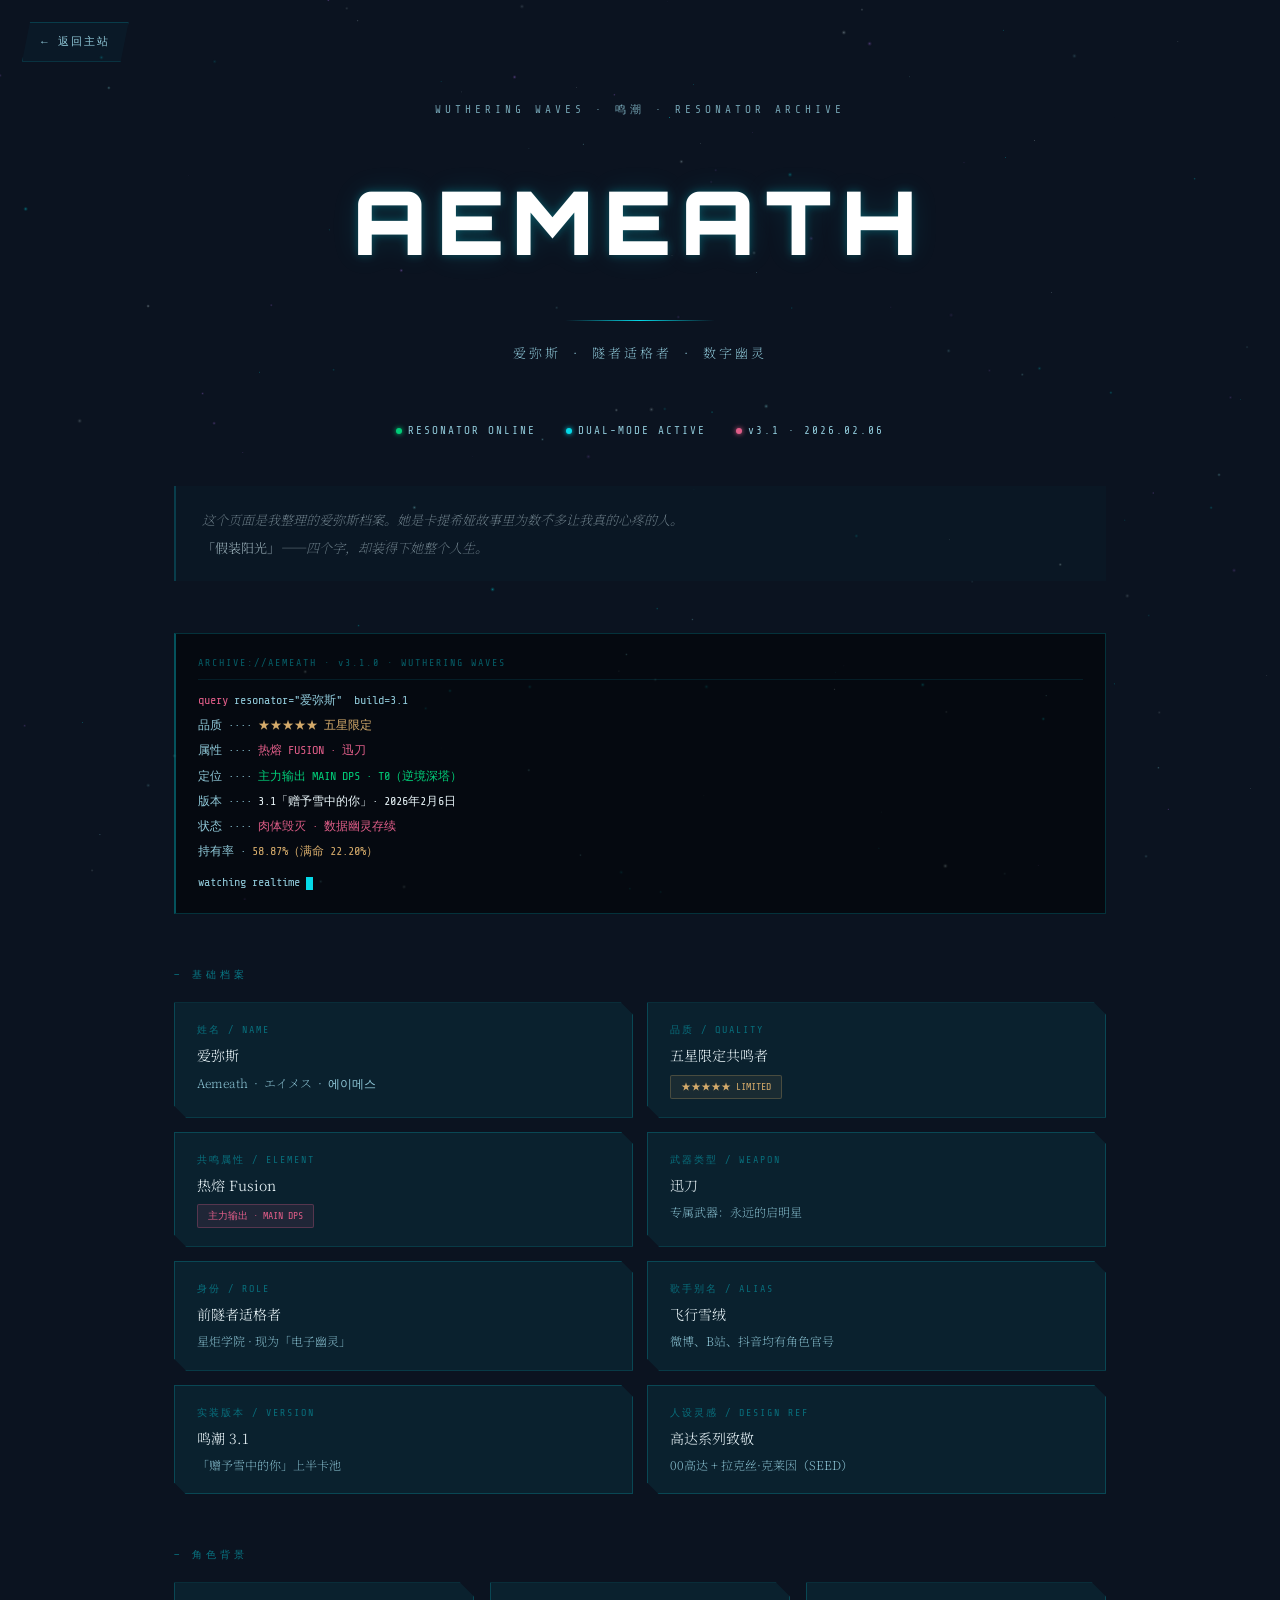
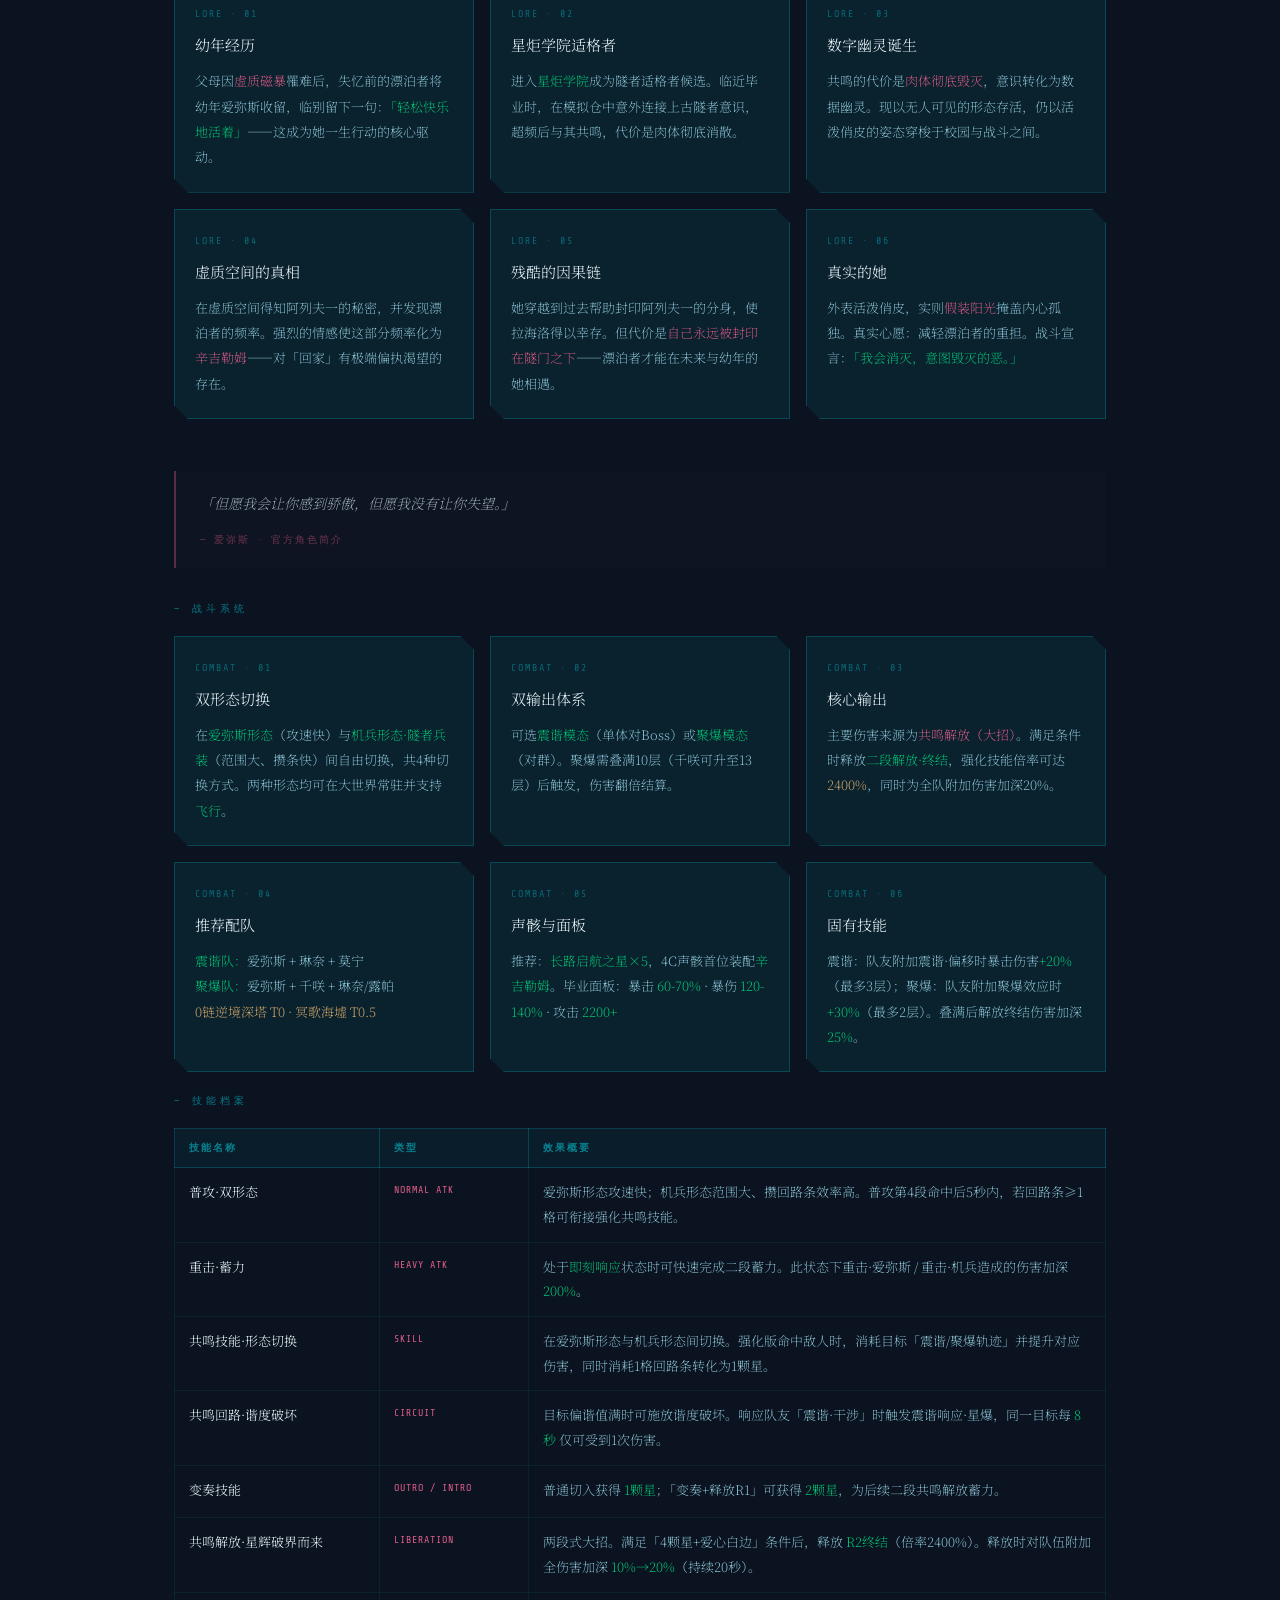
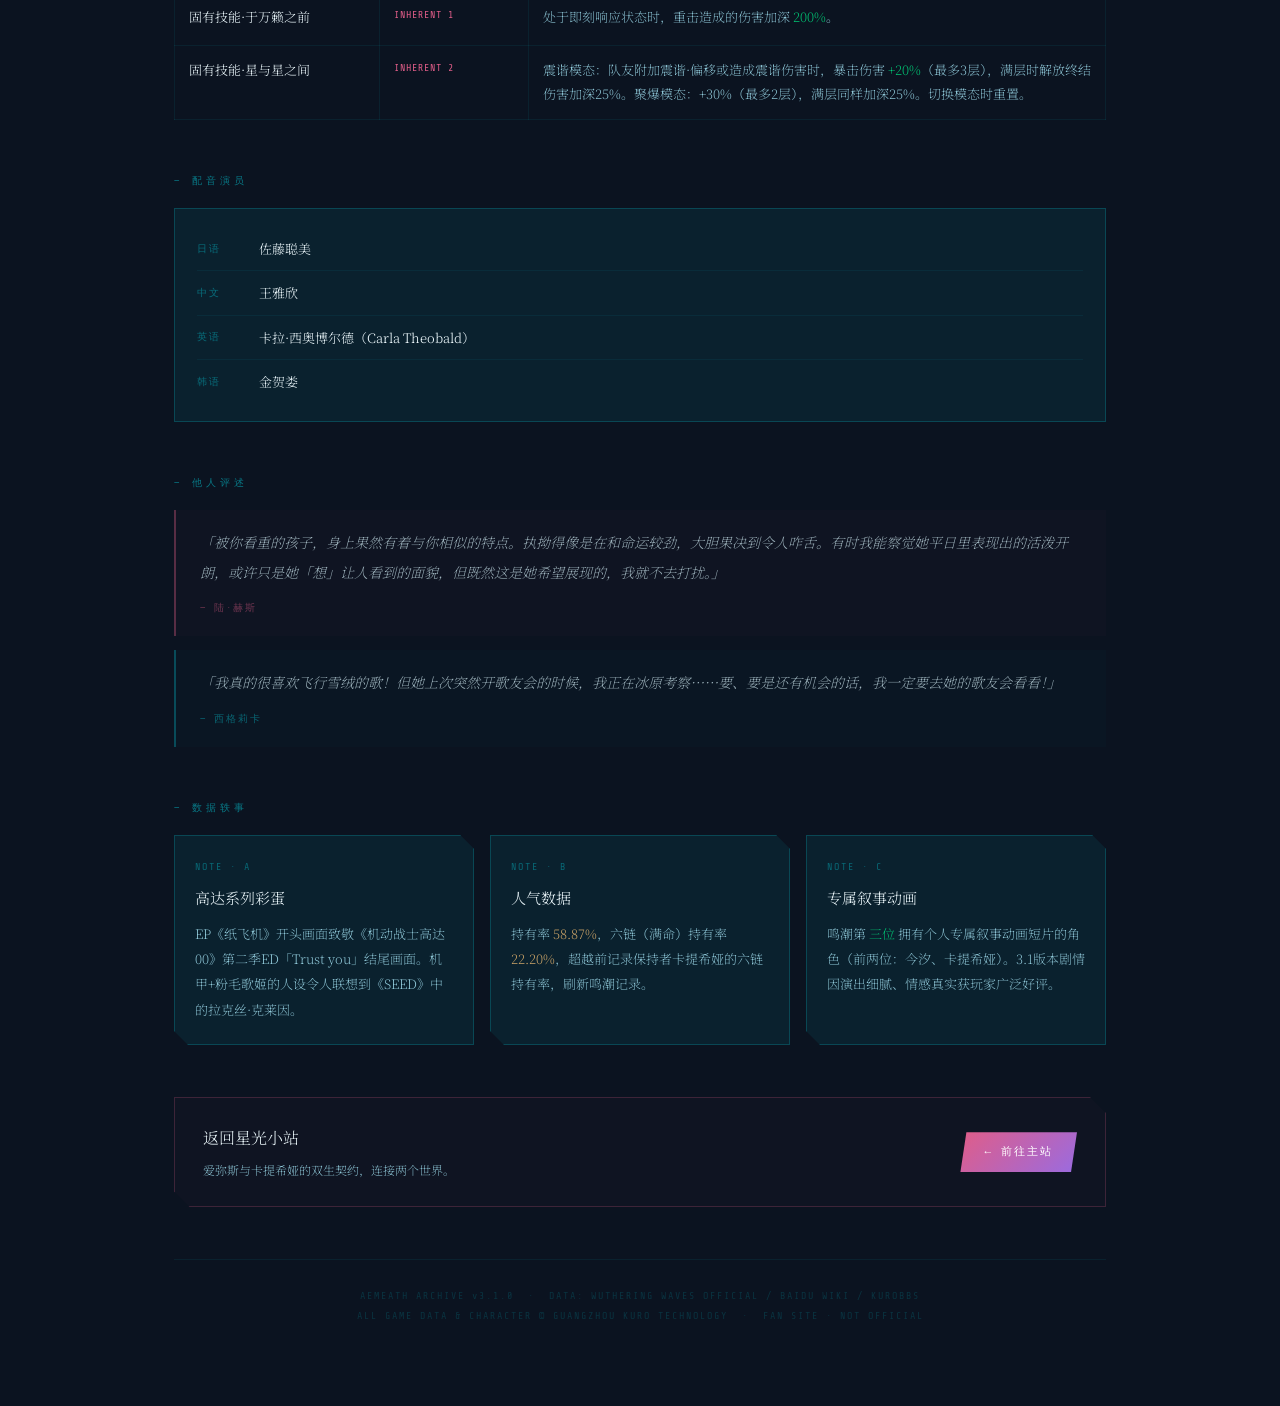
==== commit bb50f019: "Add files via upload" ====
--- a/aemeath.html
+++ b/aemeath.html
@@ -10,8 +10,8 @@
 html,body{width:100%;min-height:100vh;overflow-x:hidden}
 :root{
   --c:#05d9e8;--pk:#e05d88;--pu:#9a6be0;--gold:#d4aa6a;
-  --bg:#020c14;--panel:rgba(5,217,232,.04);--bdr:rgba(5,217,232,.15);
-  --star:#cde8f0;--dim:#6eb8c8
+  --bg:#0b1320;--panel:rgba(5,217,232,.07);--bdr:rgba(5,217,232,.2);
+  --star:#ddeef6;--dim:#8fc8d8
 }
 body{background:var(--bg);color:var(--star);font-family:'Noto Serif SC',serif;font-size:15px;line-height:1.8}
 canvas#ae{position:fixed;inset:0;z-index:0;pointer-events:none}
